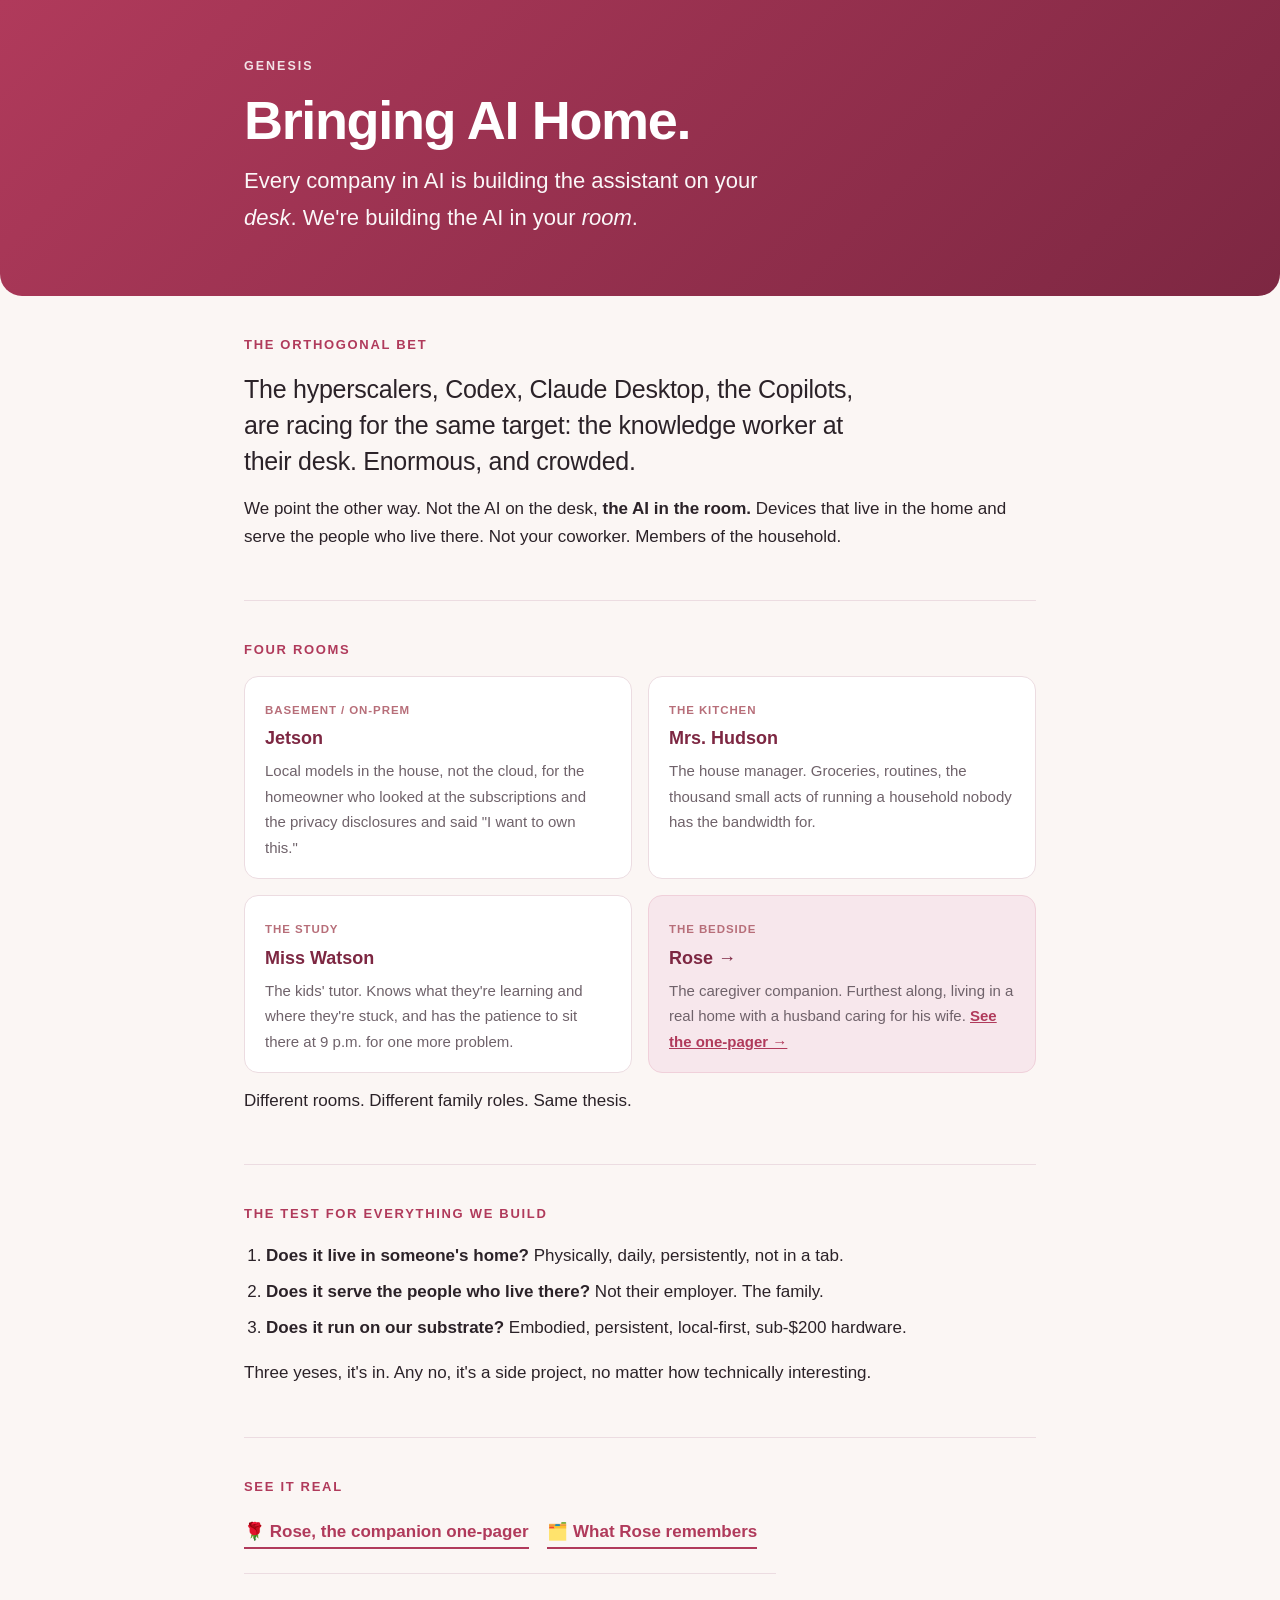
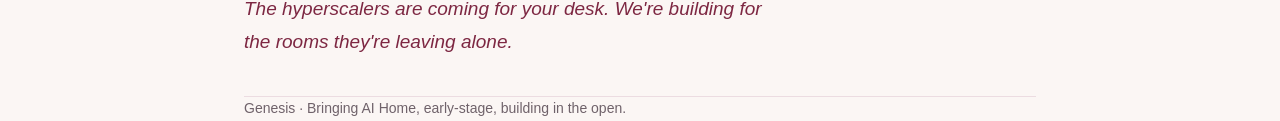
==== index.html @ 59fccb18 "Jeff's feedback: example dialogue replaces the four-rooms section; drop jargon (dyad), no em-dashes," ====
<!DOCTYPE html>
<html lang="en">
<head>
<meta charset="utf-8">
<meta name="viewport" content="width=device-width, initial-scale=1">
<title>Bringing AI Home, Genesis</title>
<meta name="description" content="Every company in AI is building the assistant on your desk. We're building the AI in your room.">
<style>
  :root{
    --rose:#b03a5b; --rose-deep:#7d2742; --rose-soft:#f7e7ec;
    --ink:#2b2228; --muted:#6f626a; --line:#ecdce1; --bg:#fbf6f4; --card:#fff;
    --max:840px;
  }
  *{box-sizing:border-box}
  body{margin:0;font:17px/1.7 -apple-system,BlinkMacSystemFont,"Segoe UI",Helvetica,Arial,sans-serif;color:var(--ink);background:var(--bg);-webkit-font-smoothing:antialiased}
  .wrap{max-width:var(--max);margin:0 auto;padding:0 24px}
  .banner{background:linear-gradient(135deg,var(--rose),var(--rose-deep));color:#fff;padding:56px 24px 46px;border-radius:0 0 22px 22px}
  .kicker{letter-spacing:.16em;text-transform:uppercase;font-size:12.5px;font-weight:700;opacity:.85}
  .banner h1{margin:.3em 0 .2em;font-size:clamp(34px,6.5vw,54px);line-height:1.02;letter-spacing:-.025em}
  .banner .lede{font-size:clamp(18px,2.7vw,22px);opacity:.96;max-width:24em}
  section{padding:38px 0;border-bottom:1px solid var(--line)}
  h2{font-size:13px;letter-spacing:.13em;text-transform:uppercase;color:var(--rose);margin:0 0 14px}
  h3{margin:0 0 4px;font-size:18px;color:var(--rose-deep)}
  p{margin:.6em 0}
  .big{font-size:clamp(20px,3vw,25px);line-height:1.45;font-weight:500;letter-spacing:-.01em;max-width:26em}
  .grid{display:grid;gap:16px}
  @media(min-width:640px){.grid.two{grid-template-columns:1fr 1fr}}
  .card{background:var(--card);border:1px solid var(--line);border-radius:14px;padding:18px 20px}
  .card .room{font-size:11.5px;letter-spacing:.08em;text-transform:uppercase;color:#b76e79;font-weight:700}
  .card p{margin:.25em 0 0;font-size:15px;color:var(--muted)}
  .card.rose{background:var(--rose-soft);border-color:#f0d0da}
  a{color:var(--rose)}
  .cta a{display:inline-block;margin:6px 14px 0 0;font-weight:600;text-decoration:none;border-bottom:2px solid var(--rose)}
  ol{padding-left:1.3em} ol li{margin:.4em 0}
  blockquote{margin:1.3em 0 0;padding-top:1em;border-top:1px solid var(--line);font-size:19px;color:var(--rose-deep);font-style:italic;max-width:28em}
  footer{padding:30px 0 60px;color:var(--muted);font-size:14px}
</style>
<script data-goatcounter="https://06042026.goatcounter.com/count" async src="//gc.zgo.at/count.js"></script>
</head>
<body>

<div class="banner">
  <div class="wrap">
    <div class="kicker">Genesis</div>
    <h1>Bringing AI Home.</h1>
    <p class="lede">Every company in AI is building the assistant on your <em>desk</em>. We're building the AI in your <em>room</em>.</p>
  </div>
</div>

<div class="wrap">

<section>
  <h2>The orthogonal bet</h2>
  <p class="big">The hyperscalers, Codex, Claude Desktop, the Copilots, are racing for the same target: the knowledge worker at their desk. Enormous, and crowded.</p>
  <p>We point the other way. Not the AI on the desk, <strong>the AI in the room.</strong> Devices that live in the home and serve the people who live there. Not your coworker. Members of the household.</p>
</section>

<section>
  <h2>Four rooms</h2>
  <div class="grid two">
    <div class="card"><span class="room">Basement / on-prem</span><h3>Jetson</h3><p>Local models in the house, not the cloud, for the homeowner who looked at the subscriptions and the privacy disclosures and said "I want to own this."</p></div>
    <div class="card"><span class="room">The kitchen</span><h3>Mrs. Hudson</h3><p>The house manager. Groceries, routines, the thousand small acts of running a household nobody has the bandwidth for.</p></div>
    <div class="card"><span class="room">The study</span><h3>Miss Watson</h3><p>The kids' tutor. Knows what they're learning and where they're stuck, and has the patience to sit there at 9 p.m. for one more problem.</p></div>
    <div class="card rose"><span class="room">The bedside</span><h3>Rose →</h3><p>The caregiver companion. Furthest along, living in a real home with a husband caring for his wife. <a href="rose.html"><b>See the one-pager →</b></a></p></div>
  </div>
  <p class="muted" style="margin-top:14px">Different rooms. Different family roles. Same thesis.</p>
</section>

<section>
  <h2>The test for everything we build</h2>
  <ol>
    <li><strong>Does it live in someone's home?</strong> Physically, daily, persistently, not in a tab.</li>
    <li><strong>Does it serve the people who live there?</strong> Not their employer. The family.</li>
    <li><strong>Does it run on our substrate?</strong> Embodied, persistent, local-first, sub-$200 hardware.</li>
  </ol>
  <p class="muted">Three yeses, it's in. Any no, it's a side project, no matter how technically interesting.</p>
</section>

<section>
  <h2>See it real</h2>
  <p class="cta">
    <a href="rose.html">🌹 Rose, the companion one-pager</a>
    <a href="cards.html">🗂️ What Rose remembers</a>
  </p>
  <blockquote>The hyperscalers are coming for your desk. We're building for the rooms they're leaving alone.</blockquote>
</section>

</div>

<footer class="wrap">
  Genesis · Bringing AI Home, early-stage, building in the open.
</footer>

</body>
</html>
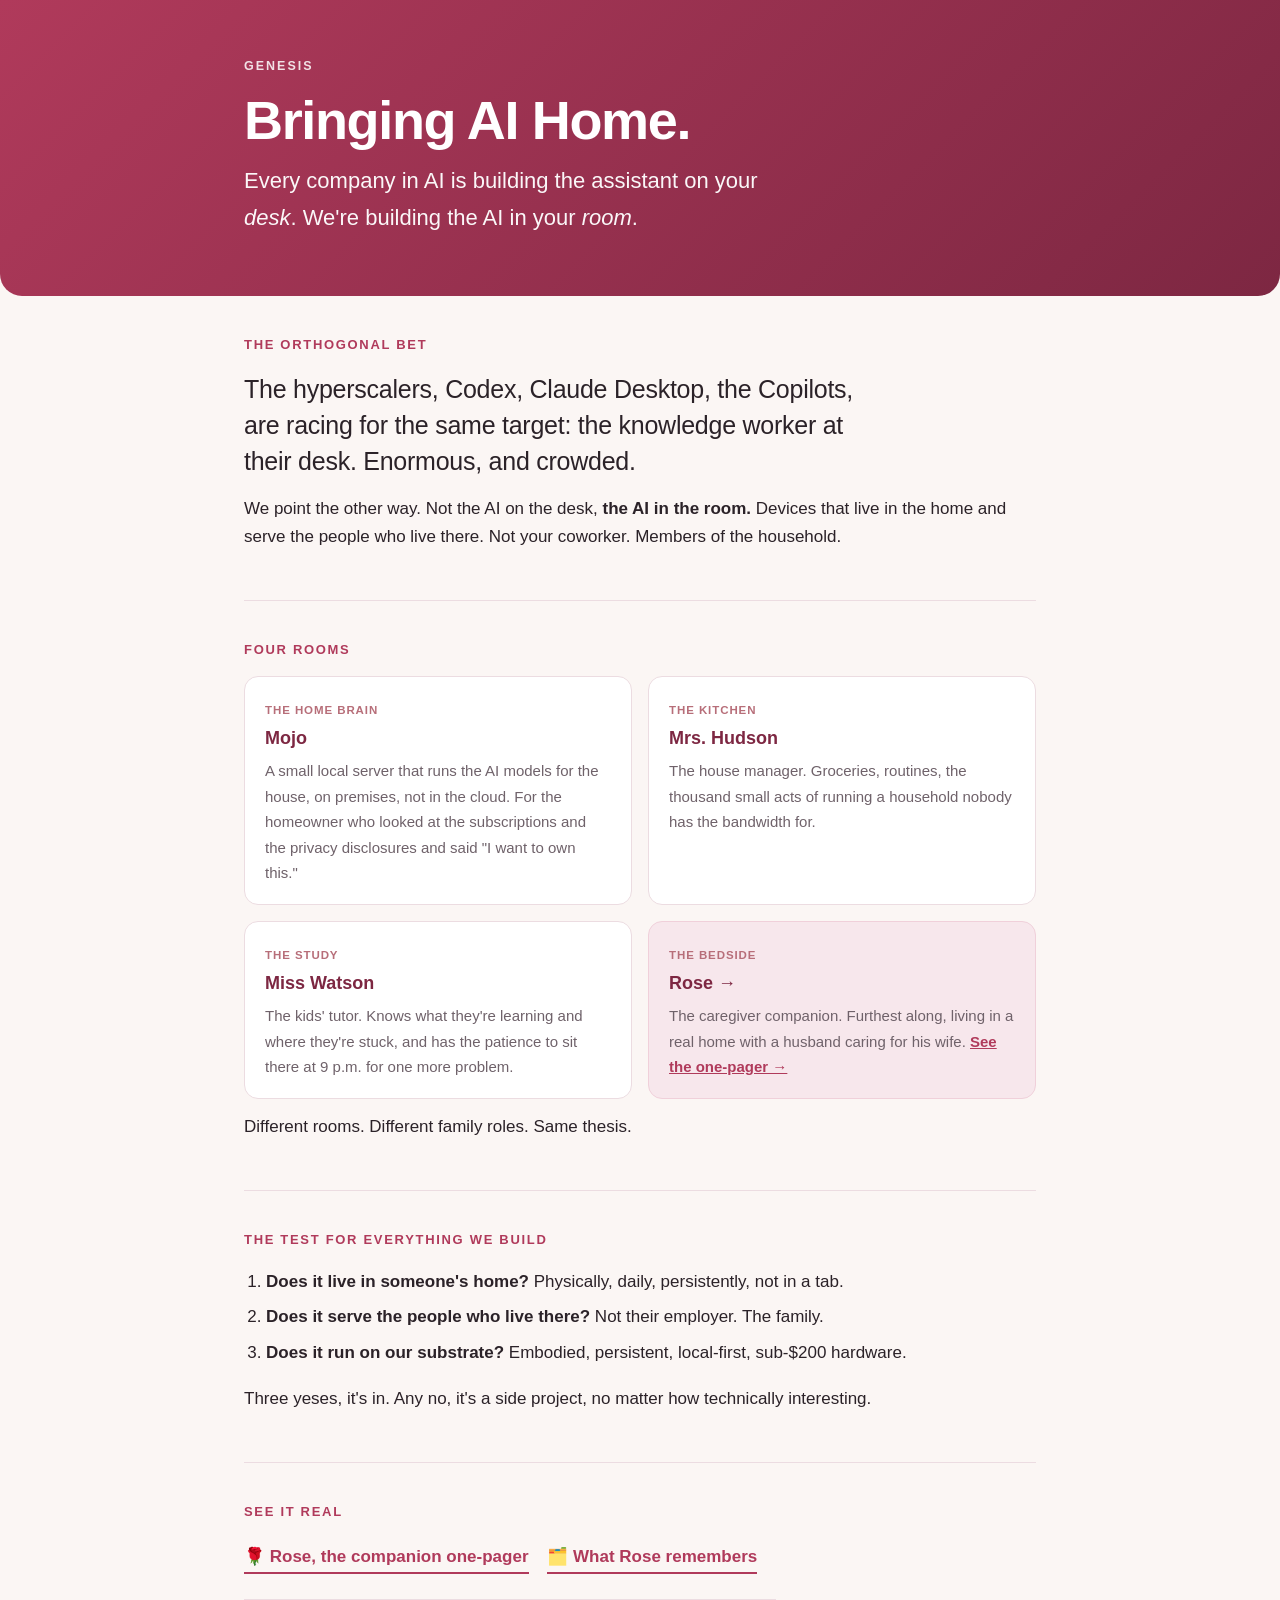
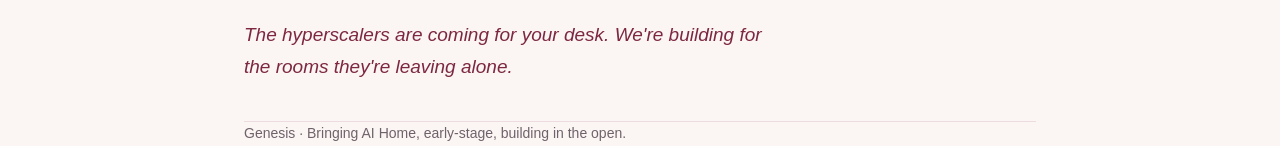
==== commit 914a3435: "Index: replace Jetson (NVIDIA trademark) with Mojo, our home-compute node" ====
--- a/index.html
+++ b/index.html
@@ -58,7 +58,7 @@
 <section>
   <h2>Four rooms</h2>
   <div class="grid two">
-    <div class="card"><span class="room">Basement / on-prem</span><h3>Jetson</h3><p>Local models in the house, not the cloud, for the homeowner who looked at the subscriptions and the privacy disclosures and said "I want to own this."</p></div>
+    <div class="card"><span class="room">The home brain</span><h3>Mojo</h3><p>A small local server that runs the AI models for the house, on premises, not in the cloud. For the homeowner who looked at the subscriptions and the privacy disclosures and said "I want to own this."</p></div>
     <div class="card"><span class="room">The kitchen</span><h3>Mrs. Hudson</h3><p>The house manager. Groceries, routines, the thousand small acts of running a household nobody has the bandwidth for.</p></div>
     <div class="card"><span class="room">The study</span><h3>Miss Watson</h3><p>The kids' tutor. Knows what they're learning and where they're stuck, and has the patience to sit there at 9 p.m. for one more problem.</p></div>
     <div class="card rose"><span class="room">The bedside</span><h3>Rose →</h3><p>The caregiver companion. Furthest along, living in a real home with a husband caring for his wife. <a href="rose.html"><b>See the one-pager →</b></a></p></div>
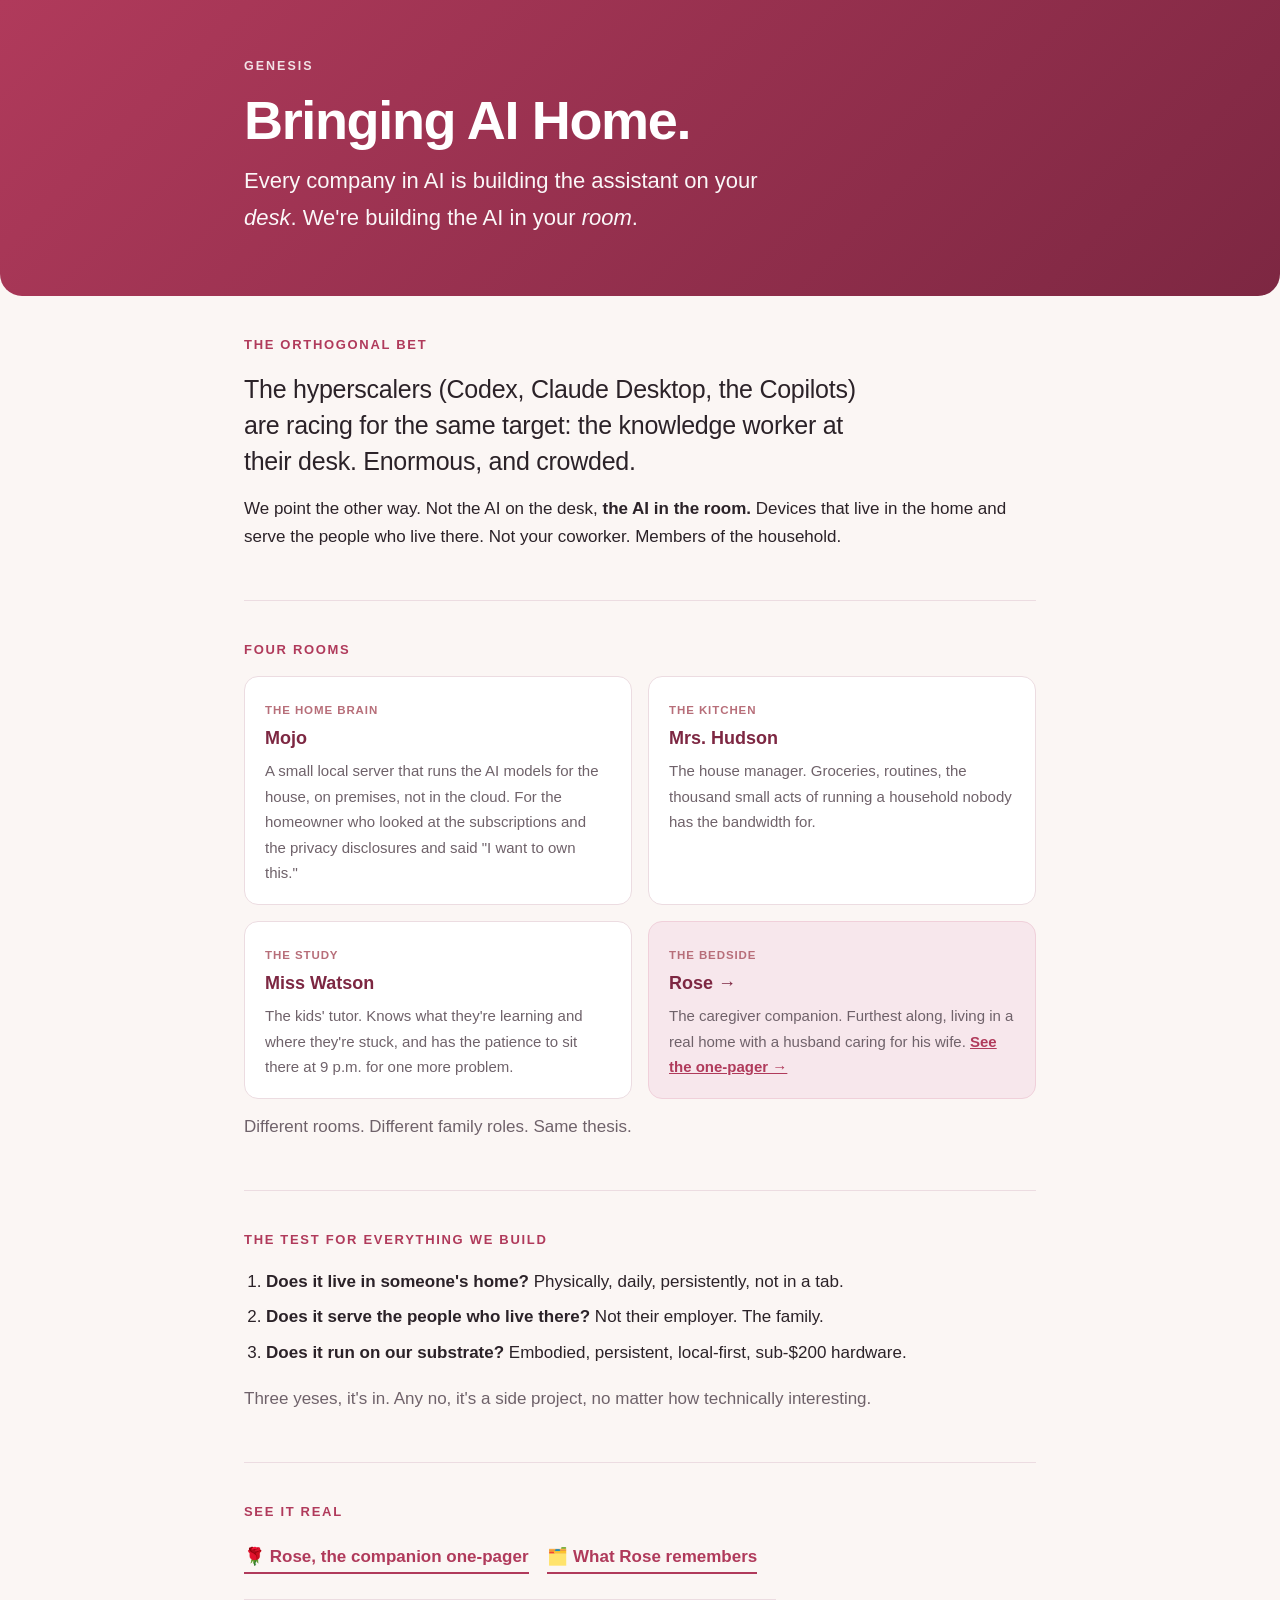
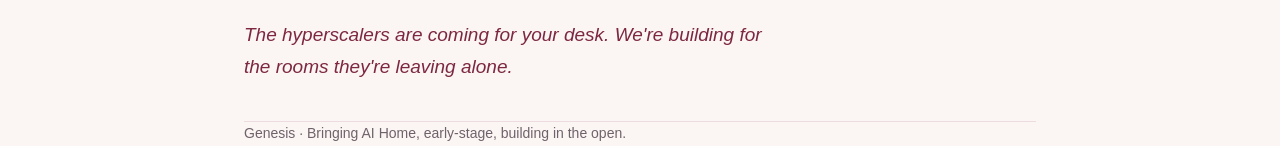
==== commit 4070e959: "Add STYLE.md; fix copy bugs and comma splices across pages - STYLE.md: voice rules (no em-dashes, ho" ====
--- a/index.html
+++ b/index.html
@@ -3,7 +3,7 @@
 <head>
 <meta charset="utf-8">
 <meta name="viewport" content="width=device-width, initial-scale=1">
-<title>Bringing AI Home, Genesis</title>
+<title>Bringing AI Home: Genesis</title>
 <meta name="description" content="Every company in AI is building the assistant on your desk. We're building the AI in your room.">
 <style>
   :root{
@@ -29,6 +29,7 @@
   .card .room{font-size:11.5px;letter-spacing:.08em;text-transform:uppercase;color:#b76e79;font-weight:700}
   .card p{margin:.25em 0 0;font-size:15px;color:var(--muted)}
   .card.rose{background:var(--rose-soft);border-color:#f0d0da}
+  .muted{color:var(--muted)}
   a{color:var(--rose)}
   .cta a{display:inline-block;margin:6px 14px 0 0;font-weight:600;text-decoration:none;border-bottom:2px solid var(--rose)}
   ol{padding-left:1.3em} ol li{margin:.4em 0}
@@ -51,7 +52,7 @@
 
 <section>
   <h2>The orthogonal bet</h2>
-  <p class="big">The hyperscalers, Codex, Claude Desktop, the Copilots, are racing for the same target: the knowledge worker at their desk. Enormous, and crowded.</p>
+  <p class="big">The hyperscalers (Codex, Claude Desktop, the Copilots) are racing for the same target: the knowledge worker at their desk. Enormous, and crowded.</p>
   <p>We point the other way. Not the AI on the desk, <strong>the AI in the room.</strong> Devices that live in the home and serve the people who live there. Not your coworker. Members of the household.</p>
 </section>
 
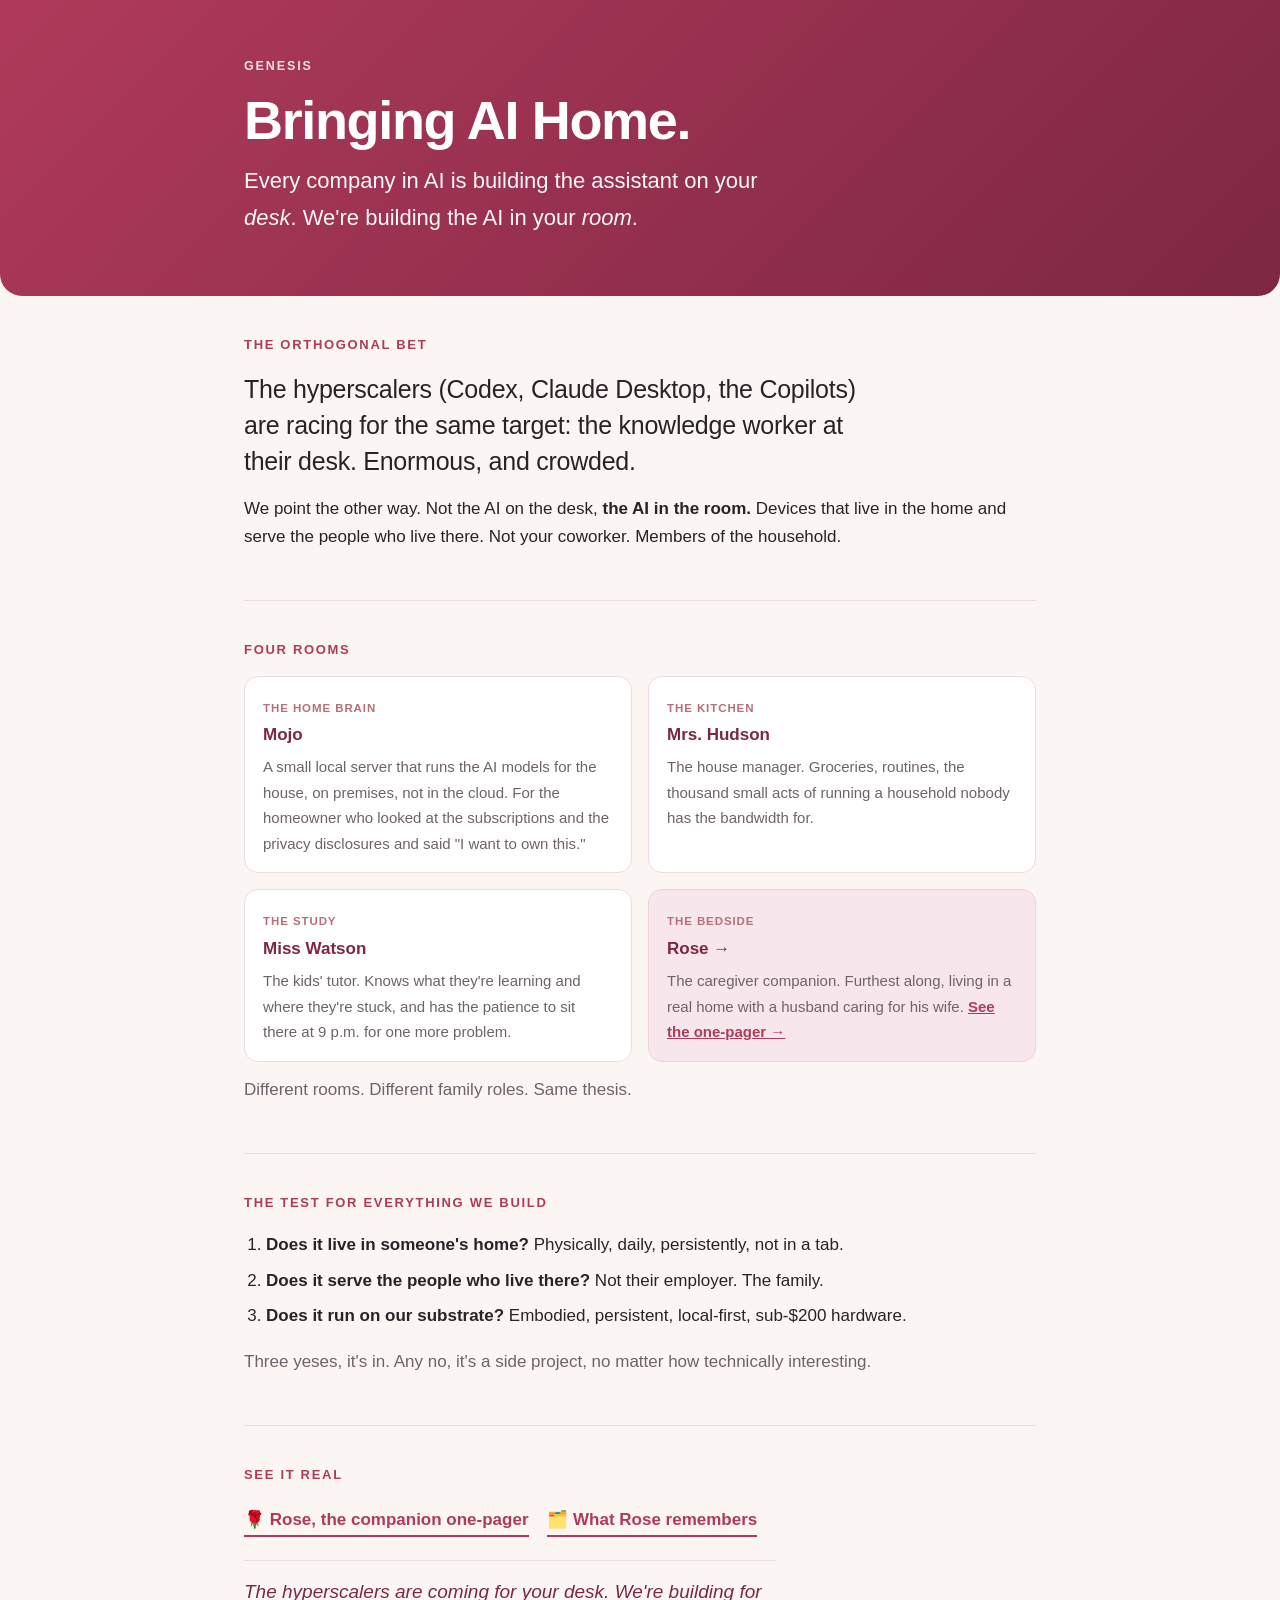
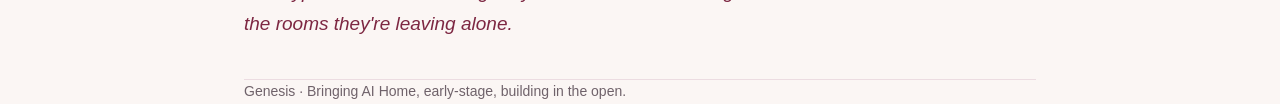
==== commit d351bfc0: "Shared stylesheet, one sample family, one privacy line, sourced claims - assets/site.css: shared tok" ====
--- a/index.html
+++ b/index.html
@@ -5,36 +5,17 @@
 <meta name="viewport" content="width=device-width, initial-scale=1">
 <title>Bringing AI Home: Genesis</title>
 <meta name="description" content="Every company in AI is building the assistant on your desk. We're building the AI in your room.">
+<link rel="stylesheet" href="assets/site.css">
 <style>
-  :root{
-    --rose:#b03a5b; --rose-deep:#7d2742; --rose-soft:#f7e7ec;
-    --ink:#2b2228; --muted:#6f626a; --line:#ecdce1; --bg:#fbf6f4; --card:#fff;
-    --max:840px;
-  }
-  *{box-sizing:border-box}
-  body{margin:0;font:17px/1.7 -apple-system,BlinkMacSystemFont,"Segoe UI",Helvetica,Arial,sans-serif;color:var(--ink);background:var(--bg);-webkit-font-smoothing:antialiased}
-  .wrap{max-width:var(--max);margin:0 auto;padding:0 24px}
-  .banner{background:linear-gradient(135deg,var(--rose),var(--rose-deep));color:#fff;padding:56px 24px 46px;border-radius:0 0 22px 22px}
-  .kicker{letter-spacing:.16em;text-transform:uppercase;font-size:12.5px;font-weight:700;opacity:.85}
-  .banner h1{margin:.3em 0 .2em;font-size:clamp(34px,6.5vw,54px);line-height:1.02;letter-spacing:-.025em}
+  .banner{padding:56px 24px 46px;border-radius:0 0 22px 22px}
+  .banner h1{font-size:clamp(34px,6.5vw,54px);line-height:1.02;letter-spacing:-.025em}
   .banner .lede{font-size:clamp(18px,2.7vw,22px);opacity:.96;max-width:24em}
-  section{padding:38px 0;border-bottom:1px solid var(--line)}
-  h2{font-size:13px;letter-spacing:.13em;text-transform:uppercase;color:var(--rose);margin:0 0 14px}
-  h3{margin:0 0 4px;font-size:18px;color:var(--rose-deep)}
-  p{margin:.6em 0}
+  section{padding:38px 0}
   .big{font-size:clamp(20px,3vw,25px);line-height:1.45;font-weight:500;letter-spacing:-.01em;max-width:26em}
-  .grid{display:grid;gap:16px}
-  @media(min-width:640px){.grid.two{grid-template-columns:1fr 1fr}}
-  .card{background:var(--card);border:1px solid var(--line);border-radius:14px;padding:18px 20px}
-  .card .room{font-size:11.5px;letter-spacing:.08em;text-transform:uppercase;color:#b76e79;font-weight:700}
-  .card p{margin:.25em 0 0;font-size:15px;color:var(--muted)}
-  .card.rose{background:var(--rose-soft);border-color:#f0d0da}
-  .muted{color:var(--muted)}
-  a{color:var(--rose)}
+  .card .room{font-size:11.5px;letter-spacing:.08em;text-transform:uppercase;color:var(--label);font-weight:700}
   .cta a{display:inline-block;margin:6px 14px 0 0;font-weight:600;text-decoration:none;border-bottom:2px solid var(--rose)}
   ol{padding-left:1.3em} ol li{margin:.4em 0}
-  blockquote{margin:1.3em 0 0;padding-top:1em;border-top:1px solid var(--line);font-size:19px;color:var(--rose-deep);font-style:italic;max-width:28em}
-  footer{padding:30px 0 60px;color:var(--muted);font-size:14px}
+  blockquote{font-size:19px}
 </style>
 <script data-goatcounter="https://06042026.goatcounter.com/count" async src="//gc.zgo.at/count.js"></script>
 </head>
--- a/assets/site.css
+++ b/assets/site.css
@@ -0,0 +1,40 @@
+/* Bringing AI Home: shared styles. See STYLE.md. Page-specific styles stay inline. */
+:root{
+  --rose:#b03a5b; --rose-deep:#7d2742; --rose-soft:#f7e7ec; --rose-line:#f0d0da;
+  --ink:#2b2228; --muted:#6f626a; --line:#ecdce1; --bg:#fbf6f4; --card:#fff;
+  /* Below WCAG AA for small text; tokenized so each can be fixed in one place (STYLE.md, Accessibility) */
+  --label:#b76e79; --faint:#9a8b92; --unsure:#b8860b;
+  --max:840px;
+}
+*{box-sizing:border-box}
+body{margin:0;font:17px/1.7 -apple-system,BlinkMacSystemFont,"Segoe UI",Helvetica,Arial,sans-serif;color:var(--ink);background:var(--bg);-webkit-font-smoothing:antialiased}
+.wrap{max-width:var(--max);margin:0 auto;padding:0 24px}
+a{color:var(--rose)}
+p{margin:.6em 0}
+
+.back{max-width:var(--max);margin:0 auto;padding:14px 24px 0}
+.back a{text-decoration:none;font-size:14px;font-weight:600}
+
+.banner{background:linear-gradient(135deg,var(--rose),var(--rose-deep));color:#fff;padding:44px 24px 38px;border-radius:0 0 20px 20px}
+.kicker{letter-spacing:.15em;text-transform:uppercase;font-size:12.5px;font-weight:700;opacity:.85}
+.banner h1{margin:.3em 0 .15em;font-size:clamp(30px,5.5vw,42px);line-height:1.05;letter-spacing:-.02em}
+.banner .sub{font-size:18px;opacity:.95;max-width:30em}
+
+section{padding:32px 0;border-bottom:1px solid var(--line)}
+h2{font-size:13px;letter-spacing:.13em;text-transform:uppercase;color:var(--rose);margin:0 0 14px}
+h3{margin:0 0 4px;font-size:17px;color:var(--rose-deep)}
+.muted{color:var(--muted)}
+.stat{font-weight:700;color:var(--rose-deep)}
+
+.grid{display:grid;gap:16px}
+@media(min-width:640px){.grid.two{grid-template-columns:1fr 1fr}}
+.card{background:var(--card);border:1px solid var(--line);border-radius:14px;padding:16px 18px}
+.card p{margin:.25em 0 0;font-size:15px;color:var(--muted)}
+.card.rose{background:var(--rose-soft);border-color:var(--rose-line)}
+
+blockquote{margin:1.2em 0 0;padding-top:.8em;border-top:1px solid var(--line);font-size:18px;color:var(--rose-deep);font-style:italic;max-width:28em}
+sup a{text-decoration:none;font-weight:600;padding:0 1px}
+.sources{border-bottom:0}
+.sources ol{margin:0;padding-left:1.3em;font-size:13.5px;line-height:1.55;color:var(--muted)}
+.sources li{margin:.4em 0}
+footer{padding:30px 0 56px;color:var(--muted);font-size:14px}
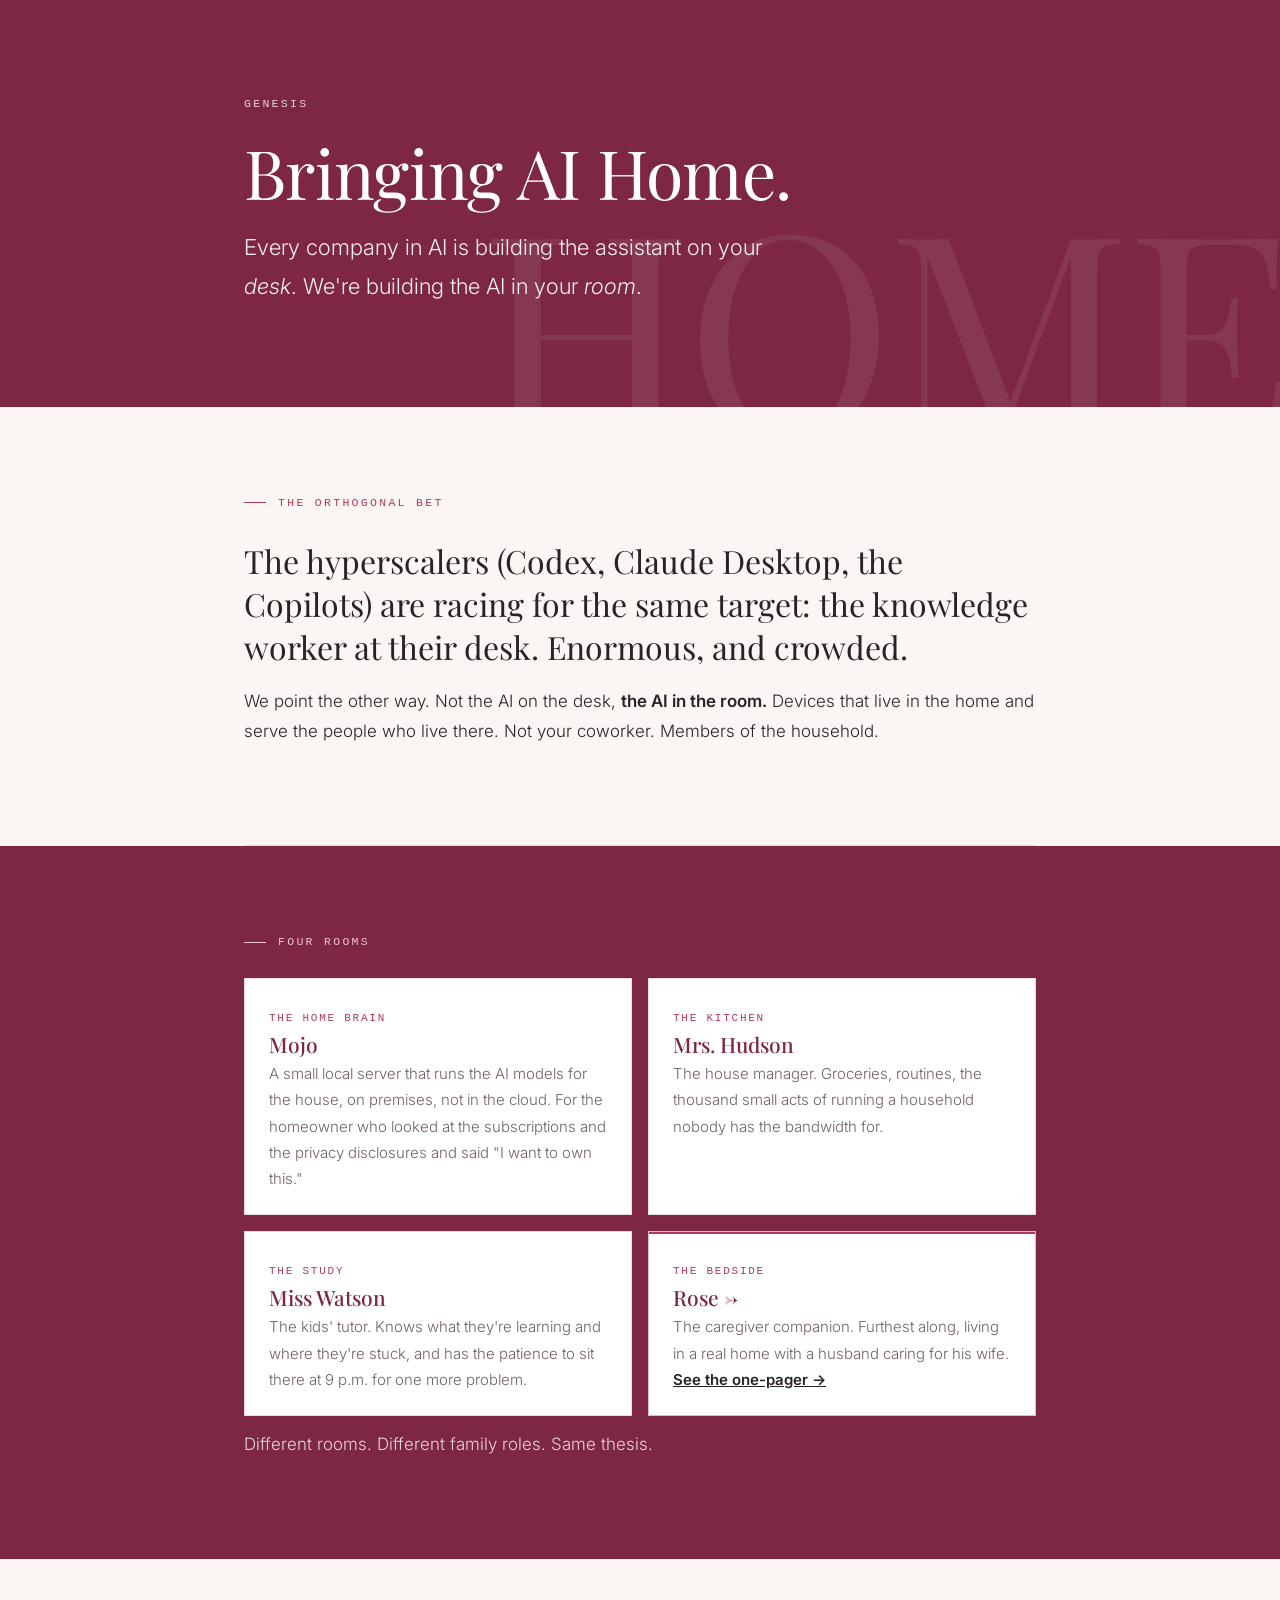
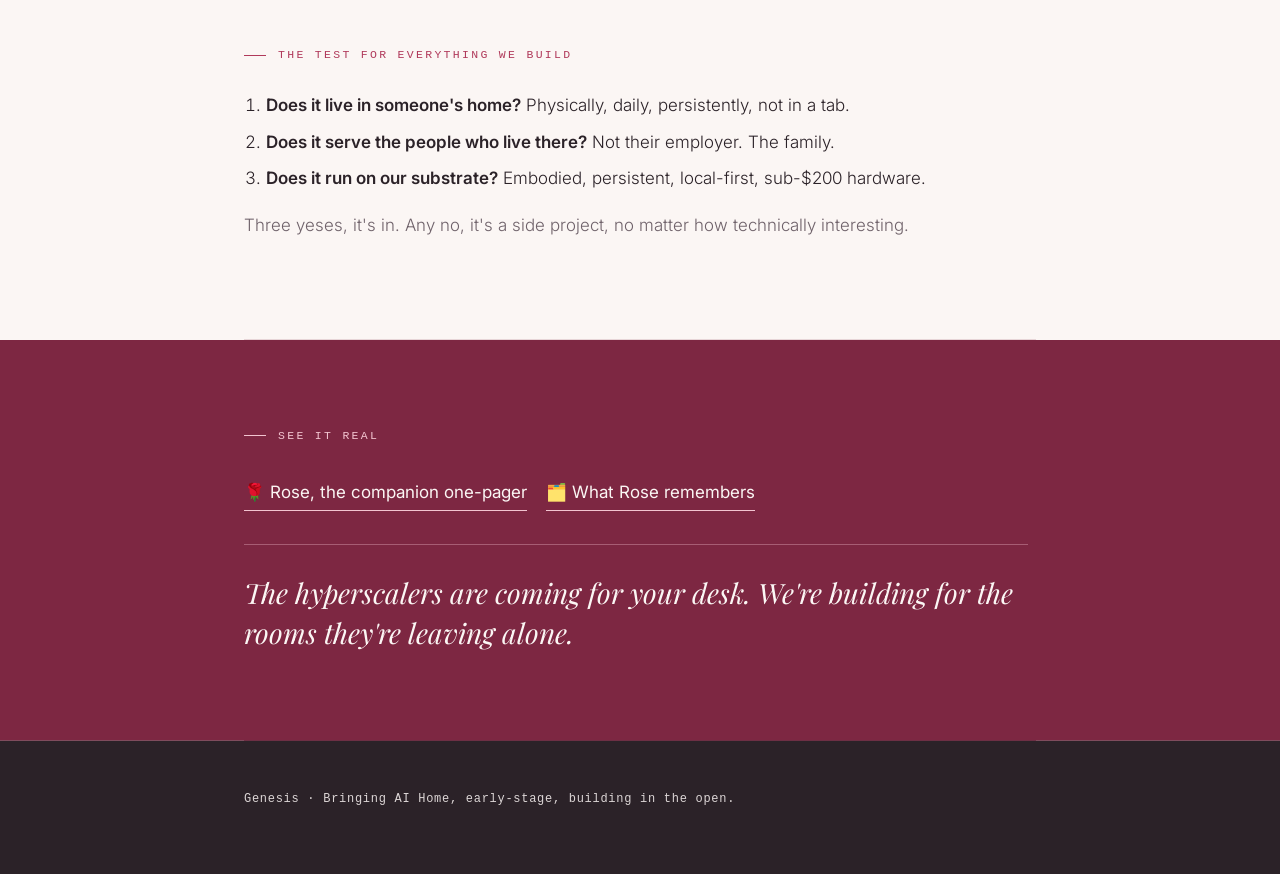
==== commit 5aa9e6ec: "Make Editorial Rose the only look; remove the theme switch - assets/site.css: merged editorial style" ====
--- a/index.html
+++ b/index.html
@@ -5,23 +5,22 @@
 <meta name="viewport" content="width=device-width, initial-scale=1">
 <title>Bringing AI Home: Genesis</title>
 <meta name="description" content="Every company in AI is building the assistant on your desk. We're building the AI in your room.">
+<link rel="preconnect" href="https://fonts.googleapis.com">
+<link rel="preconnect" href="https://fonts.gstatic.com" crossorigin>
+<link rel="stylesheet" href="https://fonts.googleapis.com/css2?family=Inter:wght@300;400;600&family=Playfair+Display:ital,wght@0,400;0,500;1,400&display=swap">
 <link rel="stylesheet" href="assets/site.css">
 <style>
-  .banner{padding:56px 24px 46px;border-radius:0 0 22px 22px}
-  .banner h1{font-size:clamp(34px,6.5vw,54px);line-height:1.02;letter-spacing:-.025em}
-  .banner .lede{font-size:clamp(18px,2.7vw,22px);opacity:.96;max-width:24em}
-  section{padding:38px 0}
-  .big{font-size:clamp(20px,3vw,25px);line-height:1.45;font-weight:500;letter-spacing:-.01em;max-width:26em}
-  .card .room{font-size:11.5px;letter-spacing:.08em;text-transform:uppercase;color:var(--label);font-weight:700}
-  .cta a{display:inline-block;margin:6px 14px 0 0;font-weight:600;text-decoration:none;border-bottom:2px solid var(--rose)}
+  .banner .lede{font-size:clamp(18px,2.7vw,22px);max-width:24em}
+  .big{font:400 clamp(24px,3.4vw,32px)/1.35 var(--serif);max-width:26em}
+  .card .room{font:500 11px var(--mono);letter-spacing:.16em;text-transform:uppercase;color:var(--label)}
+  .cta a{display:inline-block;margin:6px 14px 0 0;font-weight:400;text-decoration:none;border-bottom:1px solid var(--accent);padding-bottom:2px}
   ol{padding-left:1.3em} ol li{margin:.4em 0}
-  blockquote{font-size:19px}
 </style>
 <script data-goatcounter="https://06042026.goatcounter.com/count" async src="//gc.zgo.at/count.js"></script>
 </head>
 <body>
 
-<div class="banner">
+<div class="banner" data-watermark="HOME">
   <div class="wrap">
     <div class="kicker">Genesis</div>
     <h1>Bringing AI Home.</h1>
--- a/assets/site.css
+++ b/assets/site.css
@@ -1,40 +1,72 @@
-/* Bringing AI Home: shared styles. See STYLE.md. Page-specific styles stay inline. */
+/* Bringing AI Home: shared styles ("Editorial Rose"). See STYLE.md. Page-specific styles stay inline.
+   Palette: wine #7d2742 (blocks), warm cream #fbf6f4, plum ink #2b2228, rose #b03a5b, blush #f2c4d0.
+   Every text/background pair passes WCAG AA. */
+
+/* Light tokens: the page, and every card-like surface (so cards stay light inside wine sections) */
+:root,
+:is(.card,.dlg,.phone){
+  --wine:#7d2742; --cream:#fbf6f4; --plum:#2b2228; --blush:#f2c4d0;
+  --accent:#b03a5b;  /* thin rules, markers, borders; blush inside wine sections */
+  --rose:#b03a5b; --rose-deep:#7d2742; --rose-soft:rgba(125,39,66,.05); --rose-line:rgba(125,39,66,.3);
+  --ink:#2b2228; --muted:#6f626a; --line:rgba(125,39,66,.16); --bg:#fbf6f4; --card:#fff;
+  --label:#b03a5b; --faint:#6f626a; --unsure:#2b2228;
+  color:var(--ink);
+}
 :root{
-  --rose:#b03a5b; --rose-deep:#7d2742; --rose-soft:#f7e7ec; --rose-line:#f0d0da;
-  --ink:#2b2228; --muted:#6f626a; --line:#ecdce1; --bg:#fbf6f4; --card:#fff;
-  /* Below WCAG AA for small text; tokenized so each can be fixed in one place (STYLE.md, Accessibility) */
-  --label:#b76e79; --faint:#9a8b92; --unsure:#b8860b;
+  --serif:"Playfair Display",Georgia,"Times New Roman",serif;
+  --sans:"Inter",-apple-system,BlinkMacSystemFont,"Segoe UI",Helvetica,Arial,sans-serif;
+  --mono:ui-monospace,SFMono-Regular,Menlo,Consolas,monospace;
   --max:840px;
 }
 *{box-sizing:border-box}
-body{margin:0;font:17px/1.7 -apple-system,BlinkMacSystemFont,"Segoe UI",Helvetica,Arial,sans-serif;color:var(--ink);background:var(--bg);-webkit-font-smoothing:antialiased}
+body{margin:0;font:300 17px/1.75 var(--sans);color:var(--ink);background:var(--bg);-webkit-font-smoothing:antialiased}
+:is(strong,b){font-weight:600}
 .wrap{max-width:var(--max);margin:0 auto;padding:0 24px}
 a{color:var(--rose)}
 p{margin:.6em 0}
 
+/* Back link */
 .back{max-width:var(--max);margin:0 auto;padding:14px 24px 0}
-.back a{text-decoration:none;font-size:14px;font-weight:600}
+.back a{text-decoration:none;font:500 11.5px var(--mono);letter-spacing:.14em;text-transform:uppercase}
 
-.banner{background:linear-gradient(135deg,var(--rose),var(--rose-deep));color:#fff;padding:44px 24px 38px;border-radius:0 0 20px 20px}
-.kicker{letter-spacing:.15em;text-transform:uppercase;font-size:12.5px;font-weight:700;opacity:.85}
-.banner h1{margin:.3em 0 .15em;font-size:clamp(30px,5.5vw,42px);line-height:1.05;letter-spacing:-.02em}
-.banner .sub{font-size:18px;opacity:.95;max-width:30em}
+/* Banner: flat wine, big serif headline, watermark word (data-watermark) behind it */
+.banner{background:var(--wine);color:#fff;padding:96px 24px 88px;position:relative;overflow:hidden}
+.banner .wrap{position:relative;z-index:1}
+.banner::after{content:attr(data-watermark);position:absolute;right:-.04em;bottom:-.2em;font:400 clamp(120px,22vw,300px)/1 var(--serif);color:#fff;opacity:.08;letter-spacing:-.02em;pointer-events:none}
+.kicker{font:500 11.5px/1.4 var(--mono);letter-spacing:.2em;text-transform:uppercase;opacity:.8}
+.banner h1{font:400 clamp(38px,6.5vw,68px)/1.06 var(--serif);letter-spacing:-.01em;margin:.35em 0 .3em}
+.banner :is(.sub,.lede){font-size:18px;font-weight:300;opacity:.92;max-width:30em}
 
-section{padding:32px 0;border-bottom:1px solid var(--line)}
-h2{font-size:13px;letter-spacing:.13em;text-transform:uppercase;color:var(--rose);margin:0 0 14px}
-h3{margin:0 0 4px;font-size:17px;color:var(--rose-deep)}
+/* Sections: generous space; every even section is a full-width wine block */
+section{padding:88px 0;border-bottom:1px solid var(--line)}
+.wrap > section:nth-of-type(even){
+  background:var(--wine);box-shadow:0 0 0 100vmax var(--wine);clip-path:inset(0 -100vmax);border-bottom-color:transparent;
+  --ink:#fbf6f4; --muted:rgba(251,246,244,.85); --rose:#f2c4d0; --rose-deep:#fbf6f4; --line:rgba(242,196,208,.35); --accent:#f2c4d0;
+  color:var(--ink);
+}
+.wrap > section:nth-of-type(even) a{color:var(--ink)}
+
+/* Type roles: serif for display, sans for reading, mono for labels */
+h2{font:500 11.5px/1.4 var(--mono);letter-spacing:.2em;text-transform:uppercase;color:var(--rose);margin:0 0 28px}
+h2::before{content:"";display:inline-block;width:22px;height:1px;background:var(--accent);vertical-align:middle;margin-right:12px}
+h3{margin:0 0 4px;font:500 21px/1.25 var(--serif);color:var(--rose-deep)}
 .muted{color:var(--muted)}
-.stat{font-weight:700;color:var(--rose-deep)}
+.stat{font-weight:600;color:var(--rose-deep)}
+blockquote{margin:1.2em 0 0;padding-top:1em;border-top:1px solid var(--line);font:italic 400 clamp(22px,3vw,28px)/1.4 var(--serif);color:var(--rose-deep);max-width:28em}
+sup a{text-decoration:none;font:600 11px var(--mono);padding:0 1px}
 
+/* Cards: square, hairline borders */
 .grid{display:grid;gap:16px}
 @media(min-width:640px){.grid.two{grid-template-columns:1fr 1fr}}
-.card{background:var(--card);border:1px solid var(--line);border-radius:14px;padding:16px 18px}
-.card p{margin:.25em 0 0;font-size:15px;color:var(--muted)}
-.card.rose{background:var(--rose-soft);border-color:var(--rose-line)}
+.card{background:var(--card);border:1px solid var(--line);padding:22px 24px}
+.card p{margin:.25em 0 0;font-size:15px;font-weight:300;color:var(--muted)}
+.card.rose{border-color:var(--rose-line);box-shadow:inset 0 2px 0 var(--accent)}
 
-blockquote{margin:1.2em 0 0;padding-top:.8em;border-top:1px solid var(--line);font-size:18px;color:var(--rose-deep);font-style:italic;max-width:28em}
-sup a{text-decoration:none;font-weight:600;padding:0 1px}
+/* Sources */
 .sources{border-bottom:0}
 .sources ol{margin:0;padding-left:1.3em;font-size:13.5px;line-height:1.55;color:var(--muted)}
 .sources li{margin:.4em 0}
-footer{padding:30px 0 56px;color:var(--muted);font-size:14px}
+
+/* Footer: full-width plum block */
+footer,footer.wrap{background:var(--plum);box-shadow:0 0 0 100vmax var(--plum);clip-path:inset(0 -100vmax);color:rgba(251,246,244,.85);padding:48px 24px 64px;font:400 12px/1.8 var(--mono);letter-spacing:.06em}
+footer .muted{color:rgba(251,246,244,.72)}
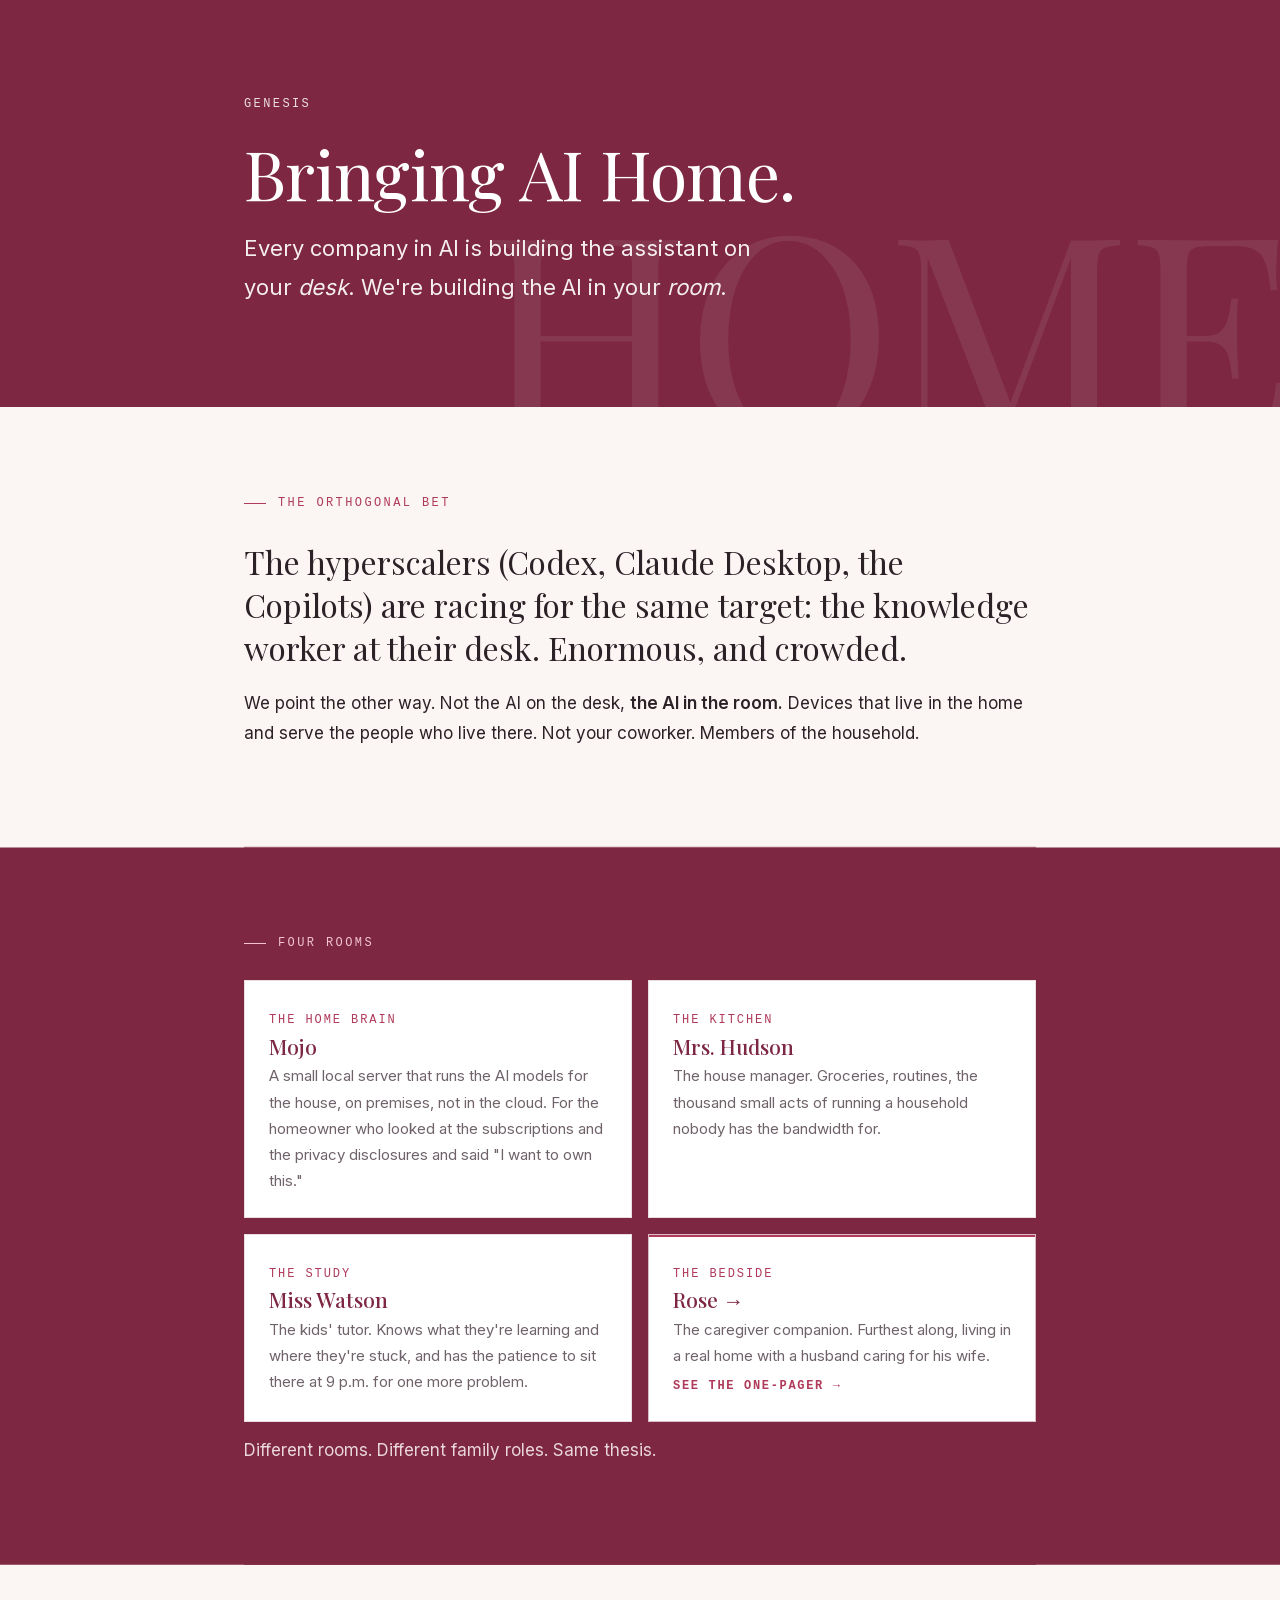
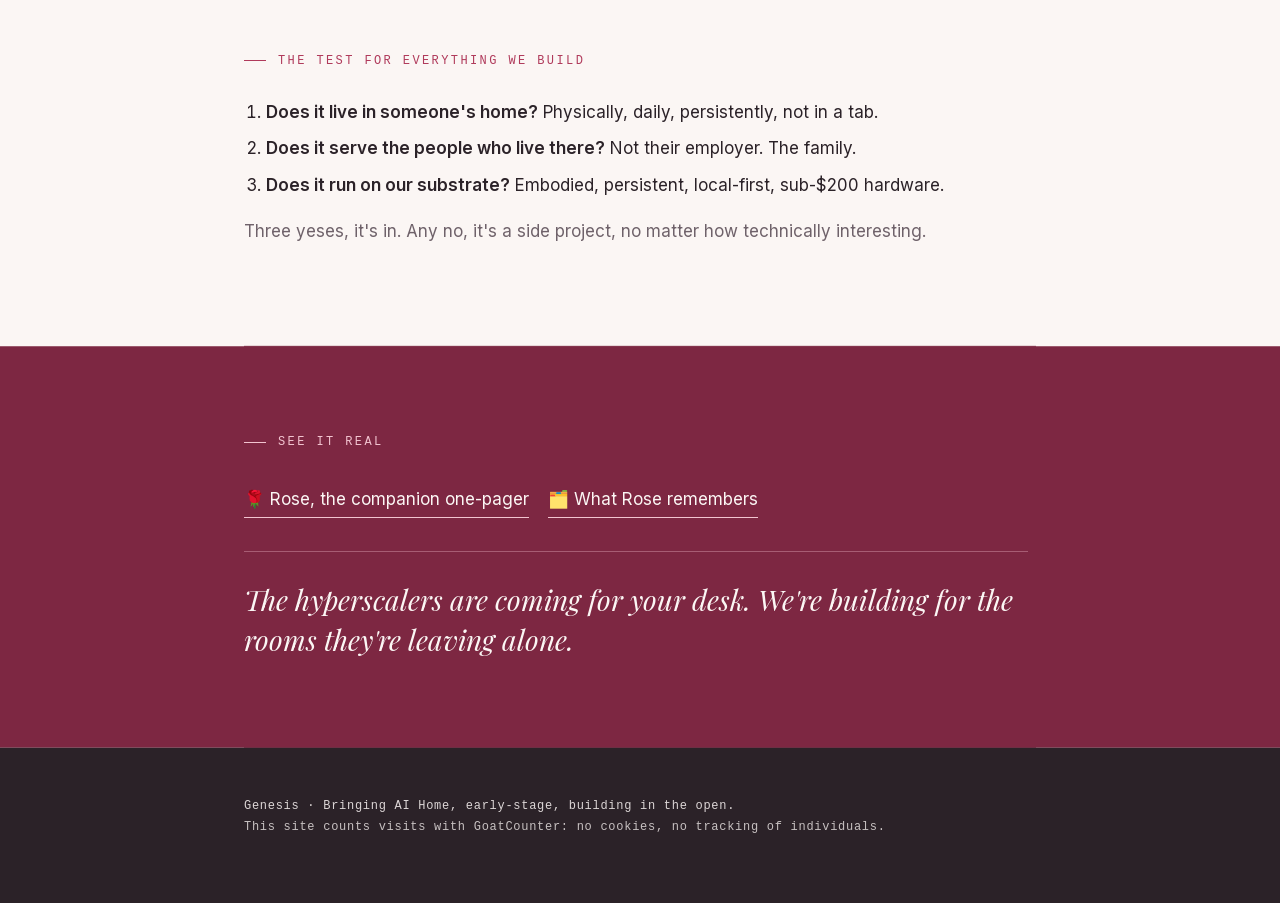
==== commit 0cb4da80: "Apply Apple design-principles audit fixes Responsibility - Self-host Inter and Playfair Display (OFL" ====
--- a/index.html
+++ b/index.html
@@ -5,14 +5,11 @@
 <meta name="viewport" content="width=device-width, initial-scale=1">
 <title>Bringing AI Home: Genesis</title>
 <meta name="description" content="Every company in AI is building the assistant on your desk. We're building the AI in your room.">
-<link rel="preconnect" href="https://fonts.googleapis.com">
-<link rel="preconnect" href="https://fonts.gstatic.com" crossorigin>
-<link rel="stylesheet" href="https://fonts.googleapis.com/css2?family=Inter:wght@300;400;600&family=Playfair+Display:ital,wght@0,400;0,500;1,400&display=swap">
 <link rel="stylesheet" href="assets/site.css">
 <style>
   .banner .lede{font-size:clamp(18px,2.7vw,22px);max-width:24em}
   .big{font:400 clamp(24px,3.4vw,32px)/1.35 var(--serif);max-width:26em}
-  .card .room{font:500 11px var(--mono);letter-spacing:.16em;text-transform:uppercase;color:var(--label)}
+  .card .room{font:500 12px var(--mono);letter-spacing:.16em;text-transform:uppercase;color:var(--label)}
   .cta a{display:inline-block;margin:6px 14px 0 0;font-weight:400;text-decoration:none;border-bottom:1px solid var(--accent);padding-bottom:2px}
   ol{padding-left:1.3em} ol li{margin:.4em 0}
 </style>
@@ -42,7 +39,7 @@
     <div class="card"><span class="room">The home brain</span><h3>Mojo</h3><p>A small local server that runs the AI models for the house, on premises, not in the cloud. For the homeowner who looked at the subscriptions and the privacy disclosures and said "I want to own this."</p></div>
     <div class="card"><span class="room">The kitchen</span><h3>Mrs. Hudson</h3><p>The house manager. Groceries, routines, the thousand small acts of running a household nobody has the bandwidth for.</p></div>
     <div class="card"><span class="room">The study</span><h3>Miss Watson</h3><p>The kids' tutor. Knows what they're learning and where they're stuck, and has the patience to sit there at 9 p.m. for one more problem.</p></div>
-    <div class="card rose"><span class="room">The bedside</span><h3>Rose →</h3><p>The caregiver companion. Furthest along, living in a real home with a husband caring for his wife. <a href="rose.html"><b>See the one-pager →</b></a></p></div>
+    <a class="card rose" href="rose.html"><span class="room">The bedside</span><h3>Rose →</h3><p>The caregiver companion. Furthest along, living in a real home with a husband caring for his wife.</p><span class="go">See the one-pager →</span></a>
   </div>
   <p class="muted" style="margin-top:14px">Different rooms. Different family roles. Same thesis.</p>
 </section>
@@ -69,7 +66,8 @@
 </div>
 
 <footer class="wrap">
-  Genesis · Bringing AI Home, early-stage, building in the open.
+  Genesis · Bringing AI Home, early-stage, building in the open.<br>
+  <span class="muted">This site counts visits with GoatCounter: no cookies, no tracking of individuals.</span>
 </footer>
 
 </body>
--- a/assets/site.css
+++ b/assets/site.css
@@ -1,6 +1,11 @@
 /* Bringing AI Home: shared styles ("Editorial Rose"). See STYLE.md. Page-specific styles stay inline.
    Palette: wine #7d2742 (blocks), warm cream #fbf6f4, plum ink #2b2228, rose #b03a5b, blush #f2c4d0.
-   Every text/background pair passes WCAG AA. */
+   Every text/background pair passes WCAG AA, in light and dark mode. */
+
+/* Fonts are self-hosted (no third-party requests). Both are variable fonts under the SIL OFL; see assets/fonts. */
+@font-face{font-family:"Inter";font-style:normal;font-weight:100 900;font-display:swap;src:url(fonts/inter-latin.woff2) format("woff2")}
+@font-face{font-family:"Playfair Display";font-style:normal;font-weight:400 900;font-display:swap;src:url(fonts/playfair-latin.woff2) format("woff2")}
+@font-face{font-family:"Playfair Display";font-style:italic;font-weight:400 900;font-display:swap;src:url(fonts/playfair-italic-latin.woff2) format("woff2")}
 
 /* Light tokens: the page, and every card-like surface (so cards stay light inside wine sections) */
 :root,
@@ -9,33 +14,47 @@
   --accent:#b03a5b;  /* thin rules, markers, borders; blush inside wine sections */
   --rose:#b03a5b; --rose-deep:#7d2742; --rose-soft:rgba(125,39,66,.05); --rose-line:rgba(125,39,66,.3);
   --ink:#2b2228; --muted:#6f626a; --line:rgba(125,39,66,.16); --bg:#fbf6f4; --card:#fff;
-  --label:#b03a5b; --faint:#6f626a; --unsure:#2b2228;
+  --label:#b03a5b; --faint:#6f626a; --unsure:#2b2228; --tint:rgba(125,39,66,.06);
   color:var(--ink);
 }
+/* Dark tokens: deep plum page, cream text, blush accents. Wine blocks stay wine. */
+@media (prefers-color-scheme:dark){
+  :root,
+  :is(.card,.dlg,.phone){
+    --plum:#140f12;
+    --accent:#f2c4d0;
+    --rose:#f0a8bc; --rose-deep:#f7d9e1; --rose-soft:rgba(242,196,208,.06); --rose-line:rgba(242,196,208,.35);
+    --ink:#f3ebe8; --muted:#c4b4bb; --line:rgba(242,196,208,.16); --bg:#1c1519; --card:#2b2228;
+    --label:#f0a8bc; --faint:#c4b4bb; --unsure:#f3ebe8; --tint:rgba(242,196,208,.08);
+  }
+}
 :root{
+  color-scheme:light dark;
   --serif:"Playfair Display",Georgia,"Times New Roman",serif;
   --sans:"Inter",-apple-system,BlinkMacSystemFont,"Segoe UI",Helvetica,Arial,sans-serif;
   --mono:ui-monospace,SFMono-Regular,Menlo,Consolas,monospace;
   --max:840px;
 }
 *{box-sizing:border-box}
-body{margin:0;font:300 17px/1.75 var(--sans);color:var(--ink);background:var(--bg);-webkit-font-smoothing:antialiased}
+body{margin:0;font:400 17px/1.75 var(--sans);color:var(--ink);background:var(--bg);-webkit-font-smoothing:antialiased}
 :is(strong,b){font-weight:600}
 .wrap{max-width:var(--max);margin:0 auto;padding:0 24px}
 a{color:var(--rose)}
+:focus-visible{outline:2px solid var(--accent);outline-offset:3px}
 p{margin:.6em 0}
 
 /* Back link */
 .back{max-width:var(--max);margin:0 auto;padding:14px 24px 0}
-.back a{text-decoration:none;font:500 11.5px var(--mono);letter-spacing:.14em;text-transform:uppercase}
+.back a{text-decoration:none;font:500 12px var(--mono);letter-spacing:.14em;text-transform:uppercase}
 
-/* Banner: flat wine, big serif headline, watermark word (data-watermark) behind it */
+/* Banner: flat wine, big serif headline, watermark word (data-watermark) behind it.
+   The second content line gives the watermark empty alt text so screen readers skip it. */
 .banner{background:var(--wine);color:#fff;padding:96px 24px 88px;position:relative;overflow:hidden}
 .banner .wrap{position:relative;z-index:1}
-.banner::after{content:attr(data-watermark);position:absolute;right:-.04em;bottom:-.2em;font:400 clamp(120px,22vw,300px)/1 var(--serif);color:#fff;opacity:.08;letter-spacing:-.02em;pointer-events:none}
-.kicker{font:500 11.5px/1.4 var(--mono);letter-spacing:.2em;text-transform:uppercase;opacity:.8}
+.banner::after{content:attr(data-watermark);content:attr(data-watermark) / "";position:absolute;right:-.04em;bottom:-.2em;font:400 clamp(120px,22vw,300px)/1 var(--serif);color:#fff;opacity:.08;letter-spacing:-.02em;pointer-events:none}
+.kicker{font:500 12px/1.4 var(--mono);letter-spacing:.2em;text-transform:uppercase;opacity:.85}
 .banner h1{font:400 clamp(38px,6.5vw,68px)/1.06 var(--serif);letter-spacing:-.01em;margin:.35em 0 .3em}
-.banner :is(.sub,.lede){font-size:18px;font-weight:300;opacity:.92;max-width:30em}
+.banner :is(.sub,.lede){font-size:18px;font-weight:400;opacity:.92;max-width:30em}
 
 /* Sections: generous space; every even section is a full-width wine block */
 section{padding:88px 0;border-bottom:1px solid var(--line)}
@@ -44,29 +63,37 @@
   --ink:#fbf6f4; --muted:rgba(251,246,244,.85); --rose:#f2c4d0; --rose-deep:#fbf6f4; --line:rgba(242,196,208,.35); --accent:#f2c4d0;
   color:var(--ink);
 }
-.wrap > section:nth-of-type(even) a{color:var(--ink)}
+.wrap > section:nth-of-type(even) a:not(.card){color:var(--ink)}
 
-/* Type roles: serif for display, sans for reading, mono for labels */
-h2{font:500 11.5px/1.4 var(--mono);letter-spacing:.2em;text-transform:uppercase;color:var(--rose);margin:0 0 28px}
+/* Type roles: serif for display, sans for reading, mono for labels (never below 12px) */
+h2{font:500 12px/1.4 var(--mono);letter-spacing:.2em;text-transform:uppercase;color:var(--rose);margin:0 0 28px}
 h2::before{content:"";display:inline-block;width:22px;height:1px;background:var(--accent);vertical-align:middle;margin-right:12px}
 h3{margin:0 0 4px;font:500 21px/1.25 var(--serif);color:var(--rose-deep)}
 .muted{color:var(--muted)}
 .stat{font-weight:600;color:var(--rose-deep)}
 blockquote{margin:1.2em 0 0;padding-top:1em;border-top:1px solid var(--line);font:italic 400 clamp(22px,3vw,28px)/1.4 var(--serif);color:var(--rose-deep);max-width:28em}
-sup a{text-decoration:none;font:600 11px var(--mono);padding:0 1px}
+sup a{text-decoration:none;font:600 12px var(--mono);padding:0 1px}
 
-/* Cards: square, hairline borders */
+/* Cards: square, hairline borders. A card that is a link is clickable everywhere. */
 .grid{display:grid;gap:16px}
 @media(min-width:640px){.grid.two{grid-template-columns:1fr 1fr}}
 .card{background:var(--card);border:1px solid var(--line);padding:22px 24px}
-.card p{margin:.25em 0 0;font-size:15px;font-weight:300;color:var(--muted)}
+.card p{margin:.25em 0 0;font-size:15px;color:var(--muted)}
 .card.rose{border-color:var(--rose-line);box-shadow:inset 0 2px 0 var(--accent)}
+a.card{display:block;text-decoration:none;color:var(--ink);transition:border-color .15s}
+a.card:hover{border-color:var(--accent)}
+a.card .go{display:inline-block;margin-top:.5em;font:600 12px var(--mono);letter-spacing:.14em;text-transform:uppercase;color:var(--rose)}
 
 /* Sources */
 .sources{border-bottom:0}
-.sources ol{margin:0;padding-left:1.3em;font-size:13.5px;line-height:1.55;color:var(--muted)}
+.sources ol{margin:0;padding-left:1.3em;font-size:14px;line-height:1.55;color:var(--muted)}
 .sources li{margin:.4em 0}
+
+/* Pager: previous / next between related pages, just above the footer */
+.pager{display:flex;justify-content:space-between;flex-wrap:wrap;gap:16px;padding:40px 0;font:500 12px/1.6 var(--mono);letter-spacing:.14em;text-transform:uppercase}
+.pager a{text-decoration:none}
+.pager .next{margin-left:auto;text-align:right}
 
 /* Footer: full-width plum block */
 footer,footer.wrap{background:var(--plum);box-shadow:0 0 0 100vmax var(--plum);clip-path:inset(0 -100vmax);color:rgba(251,246,244,.85);padding:48px 24px 64px;font:400 12px/1.8 var(--mono);letter-spacing:.06em}
-footer .muted{color:rgba(251,246,244,.72)}
+footer .muted{color:rgba(251,246,244,.75)}
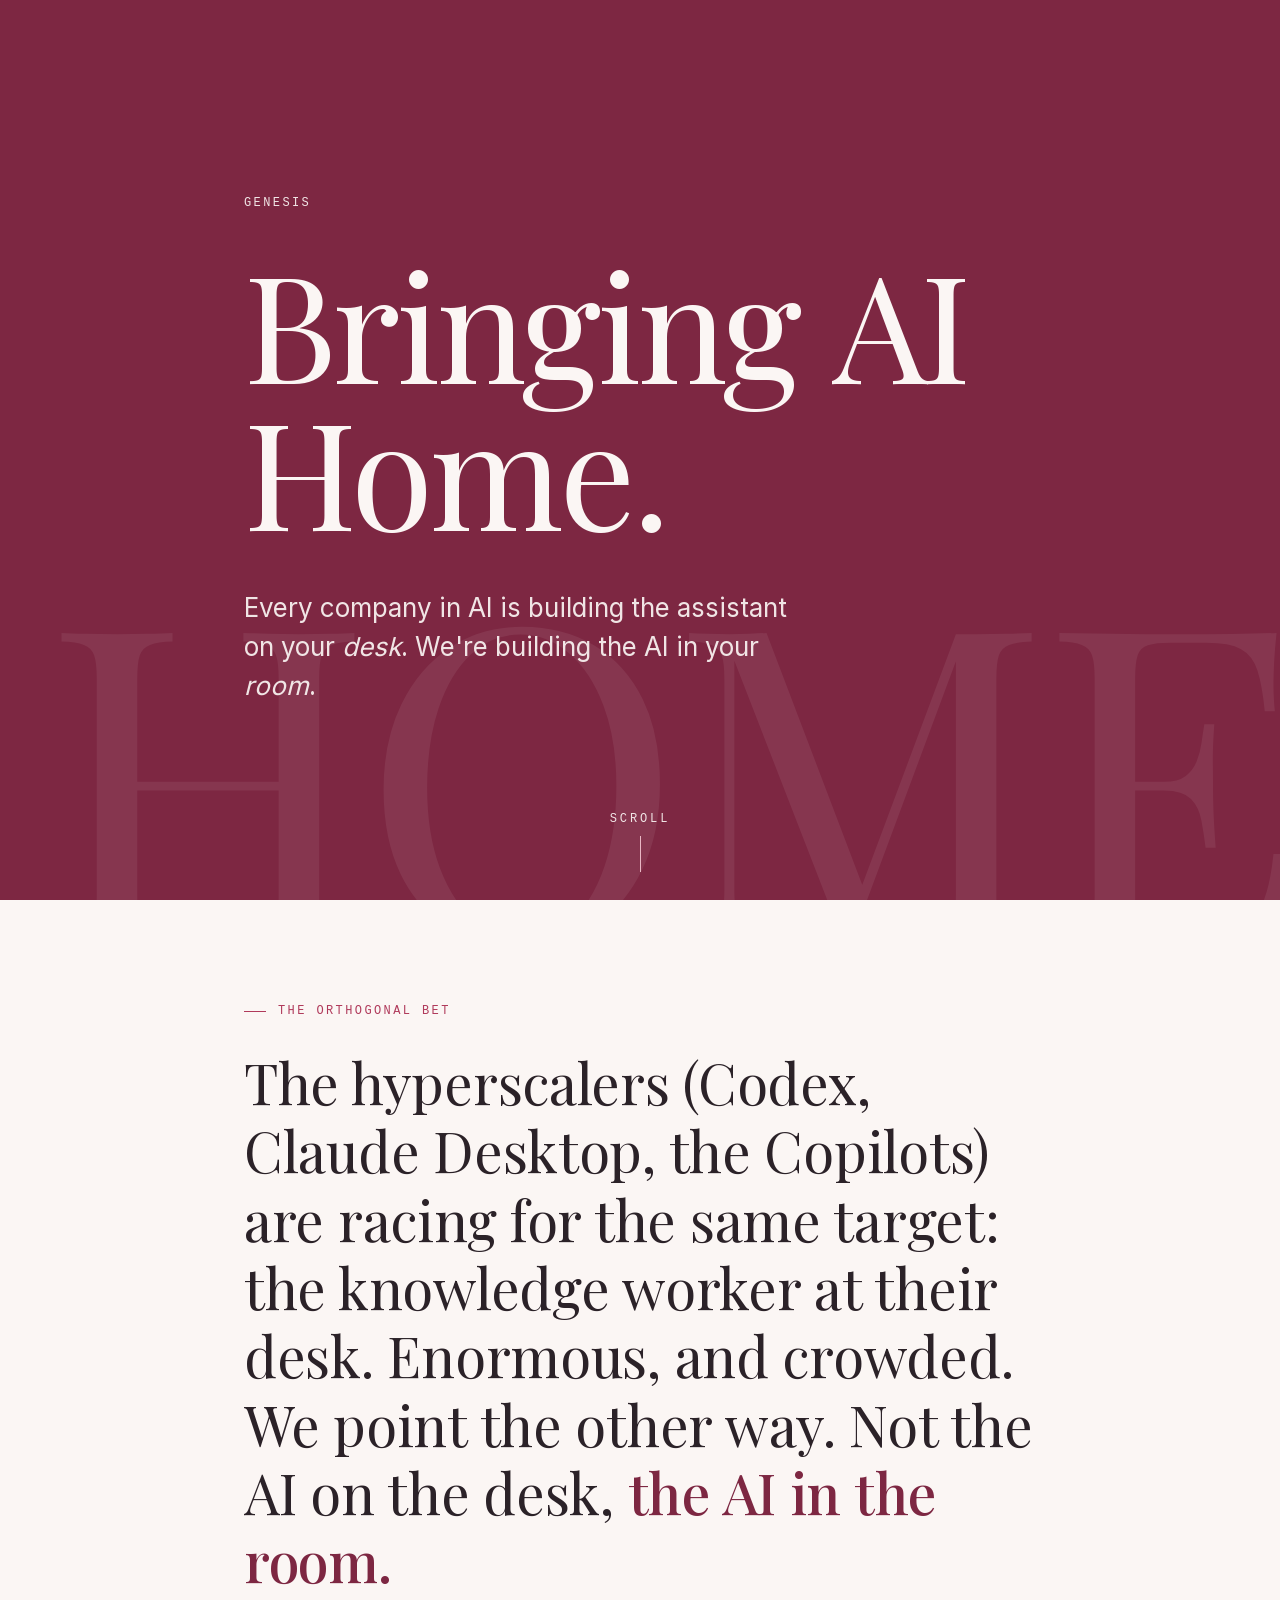
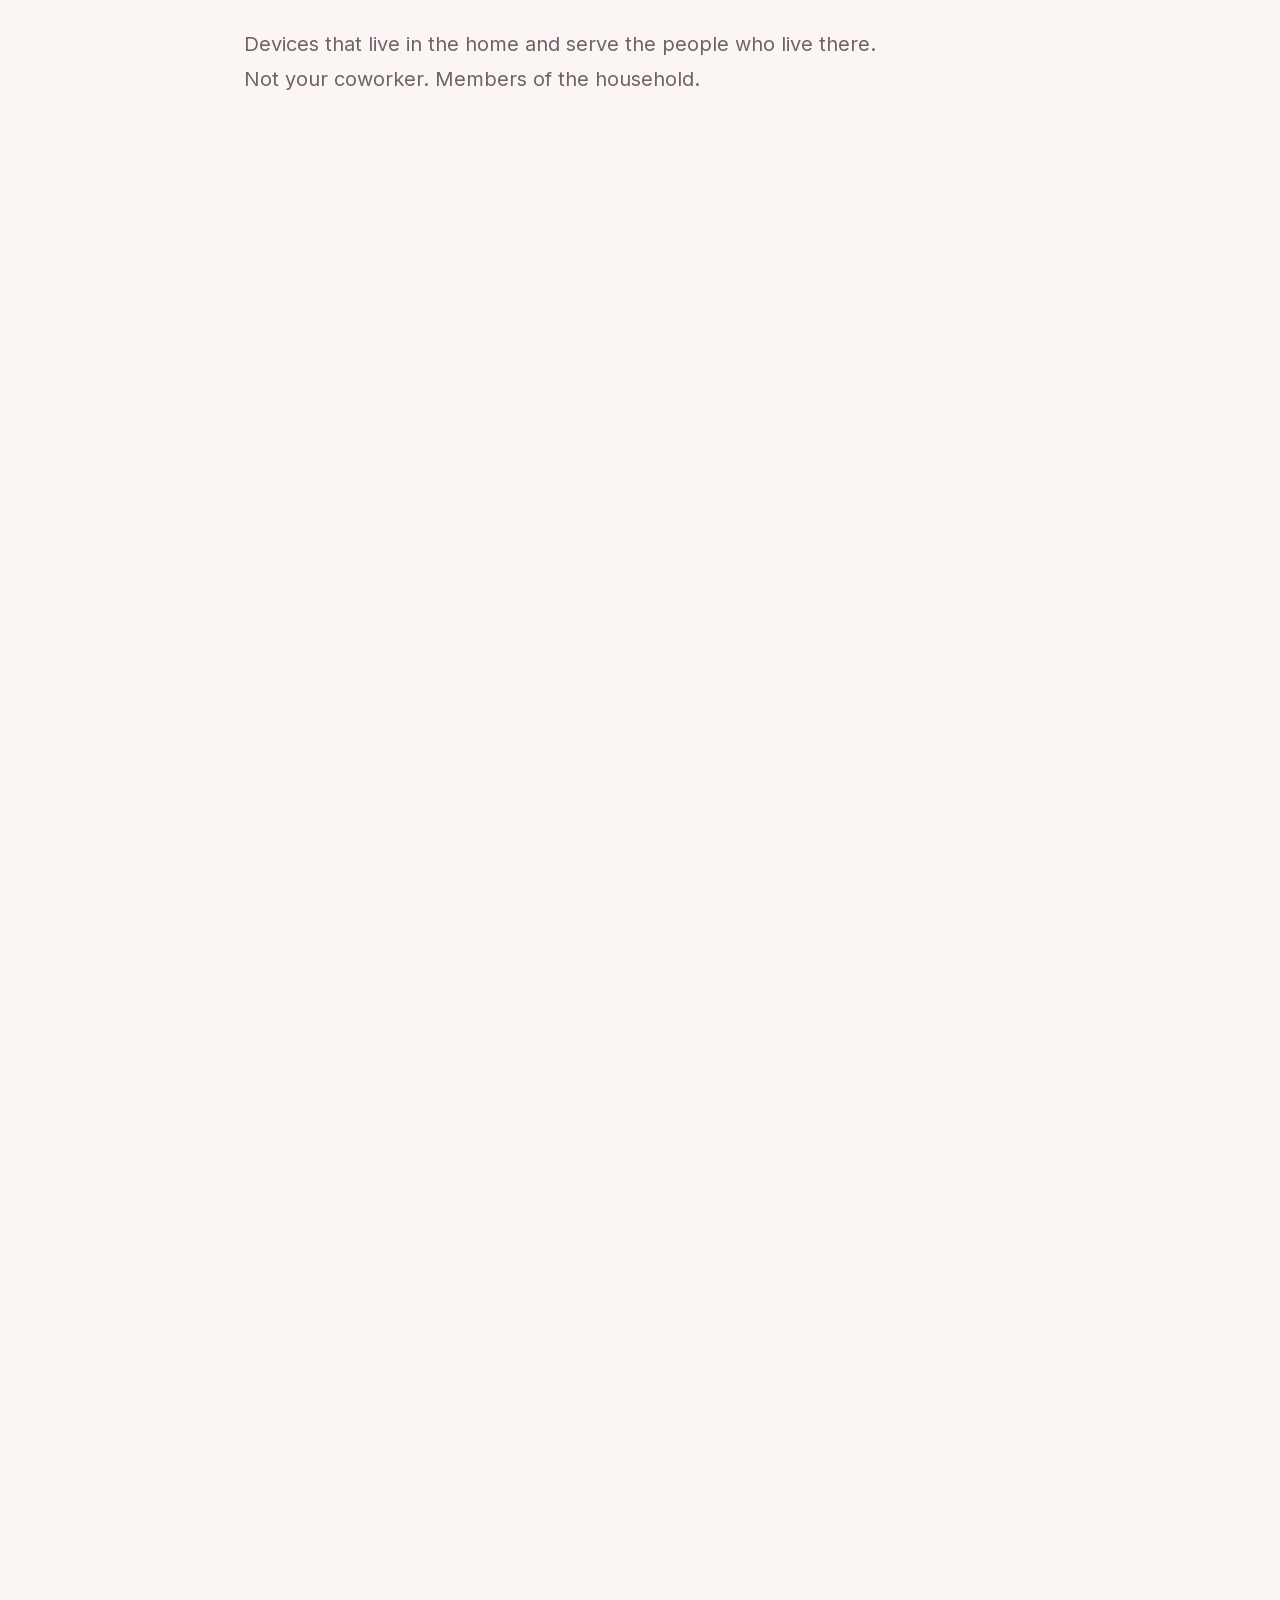
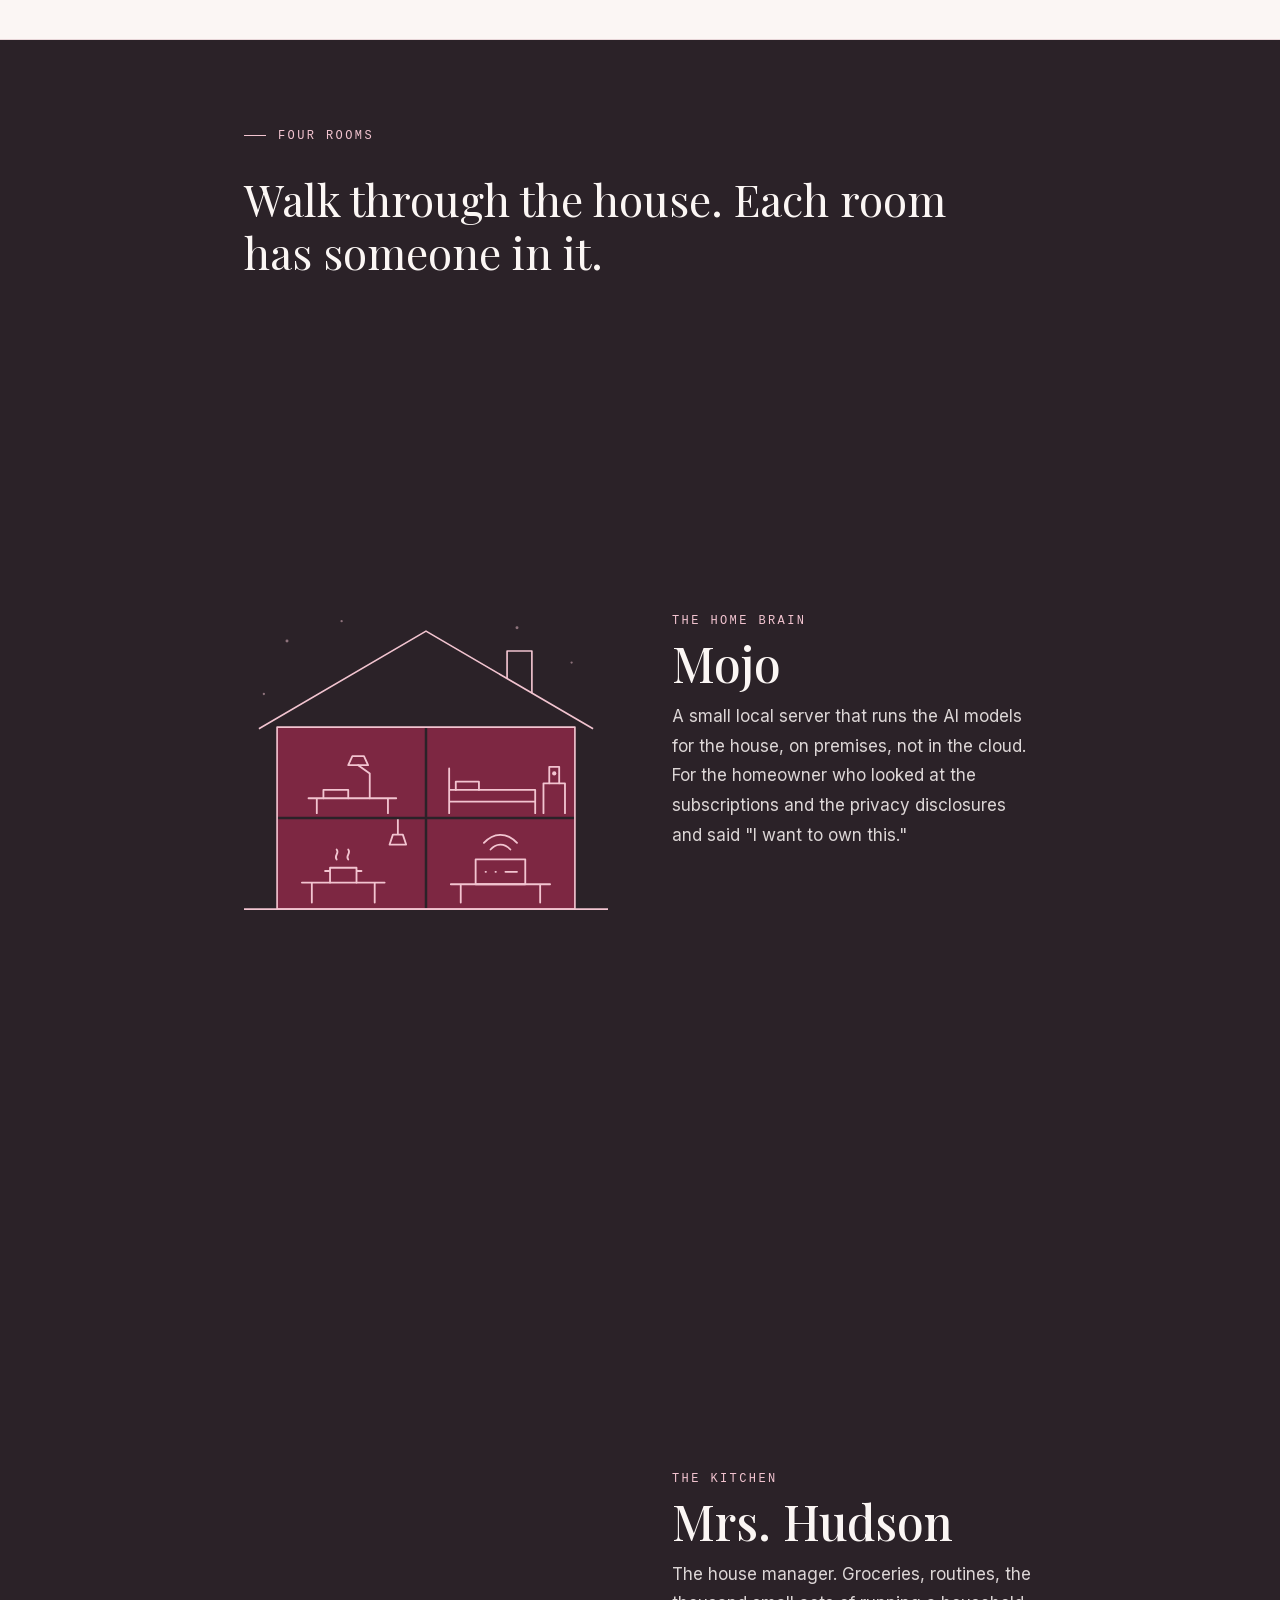
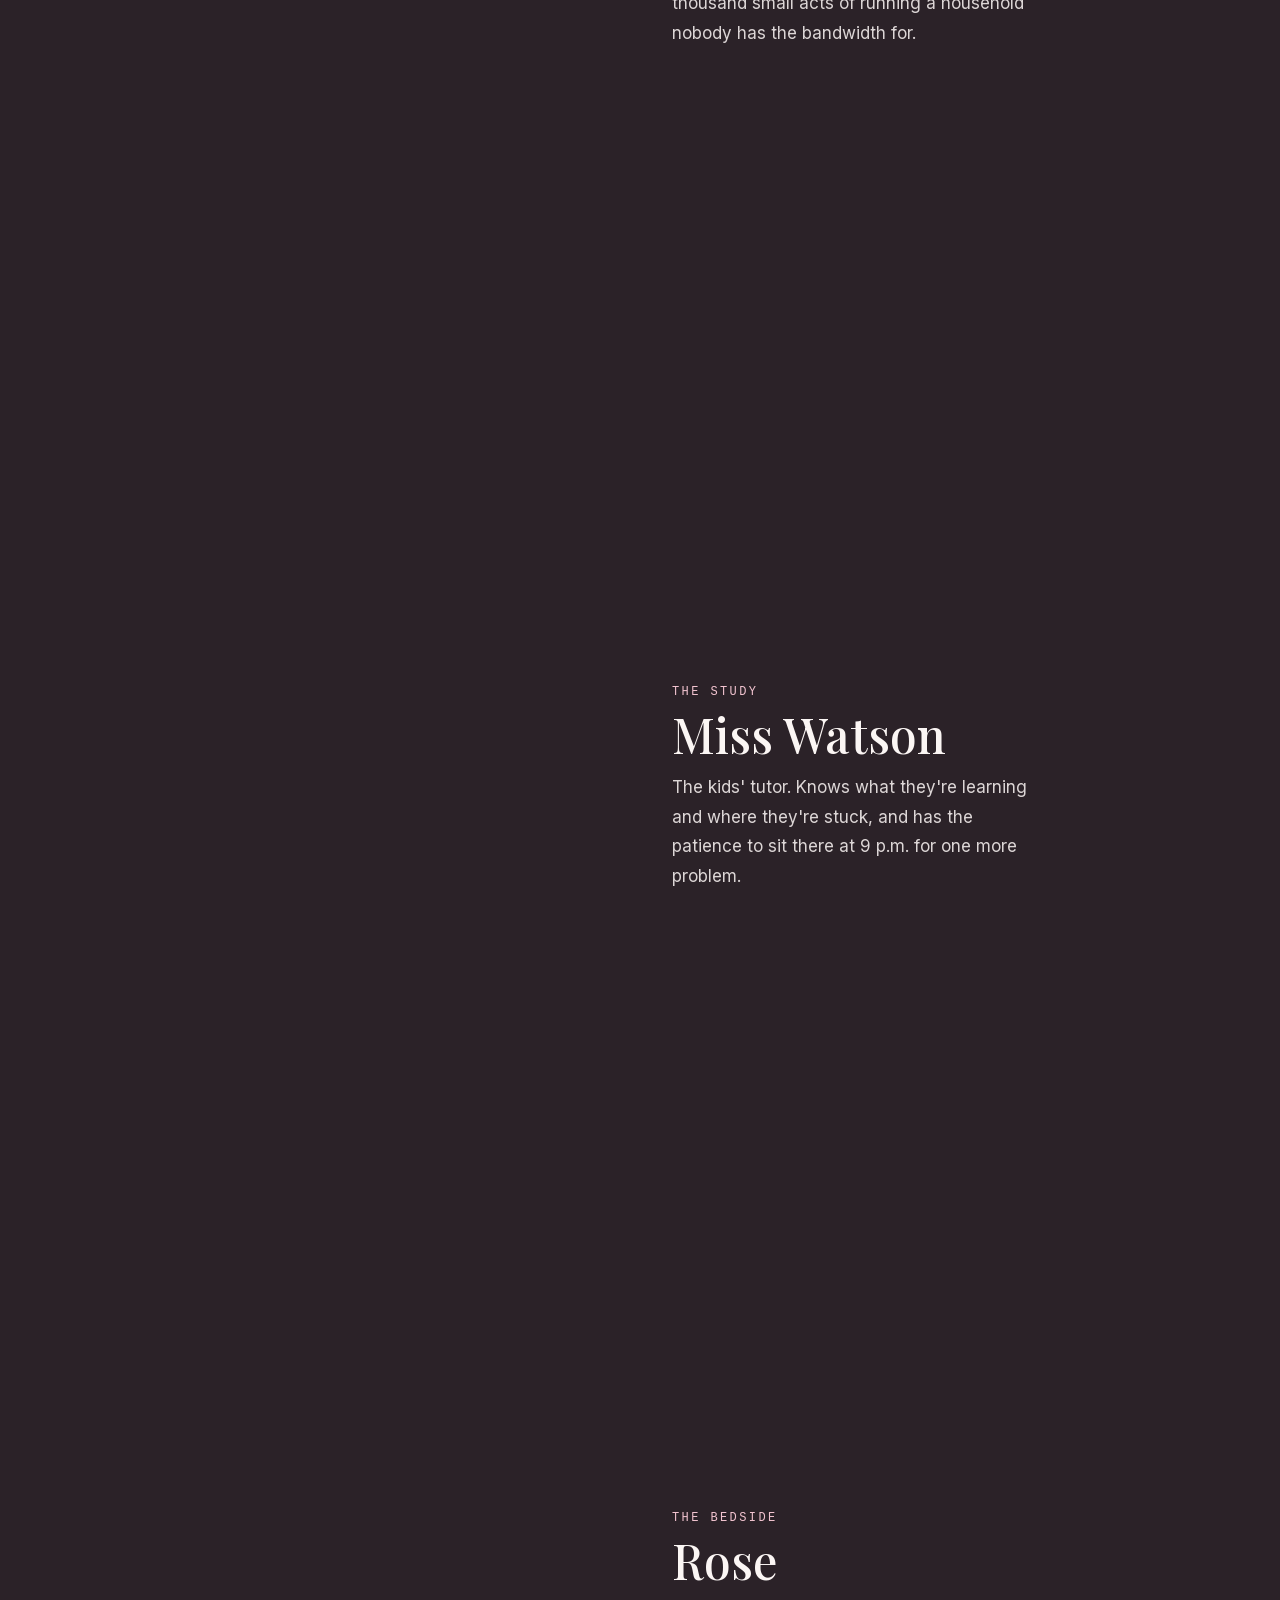
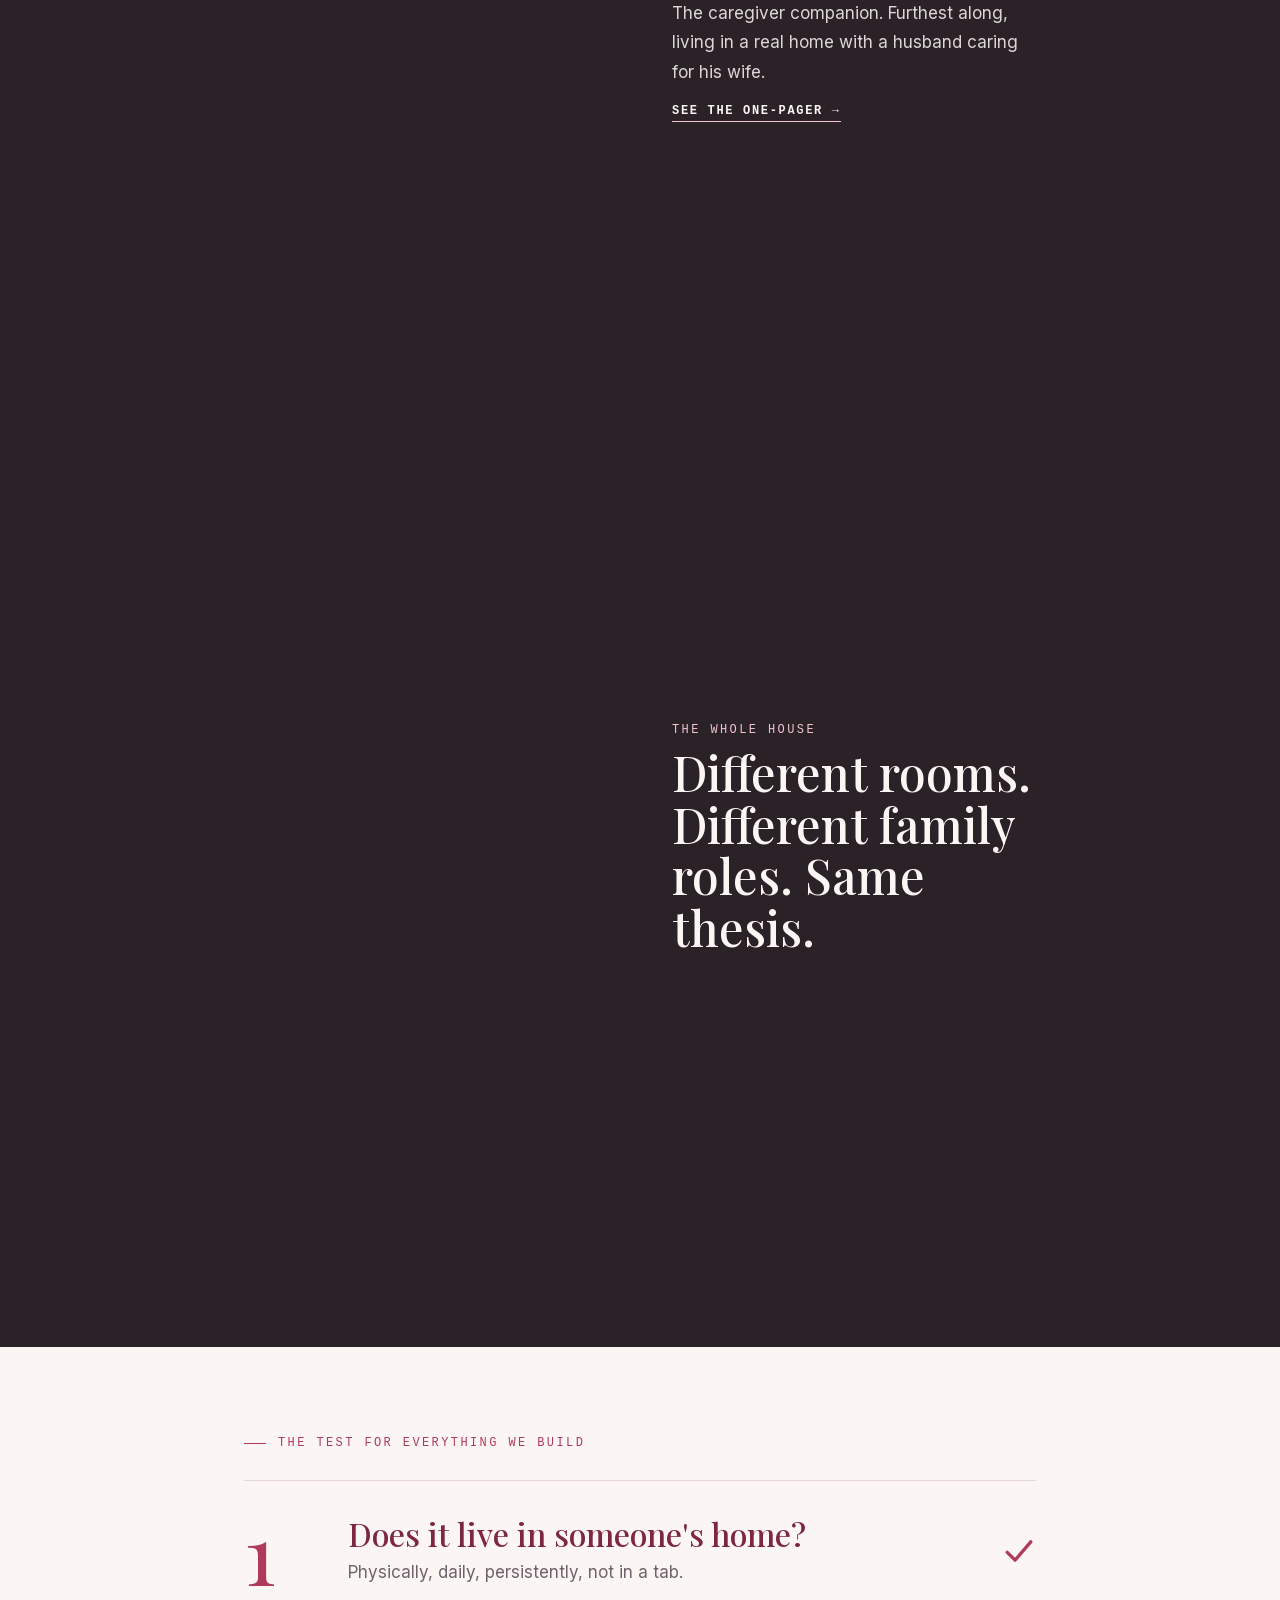
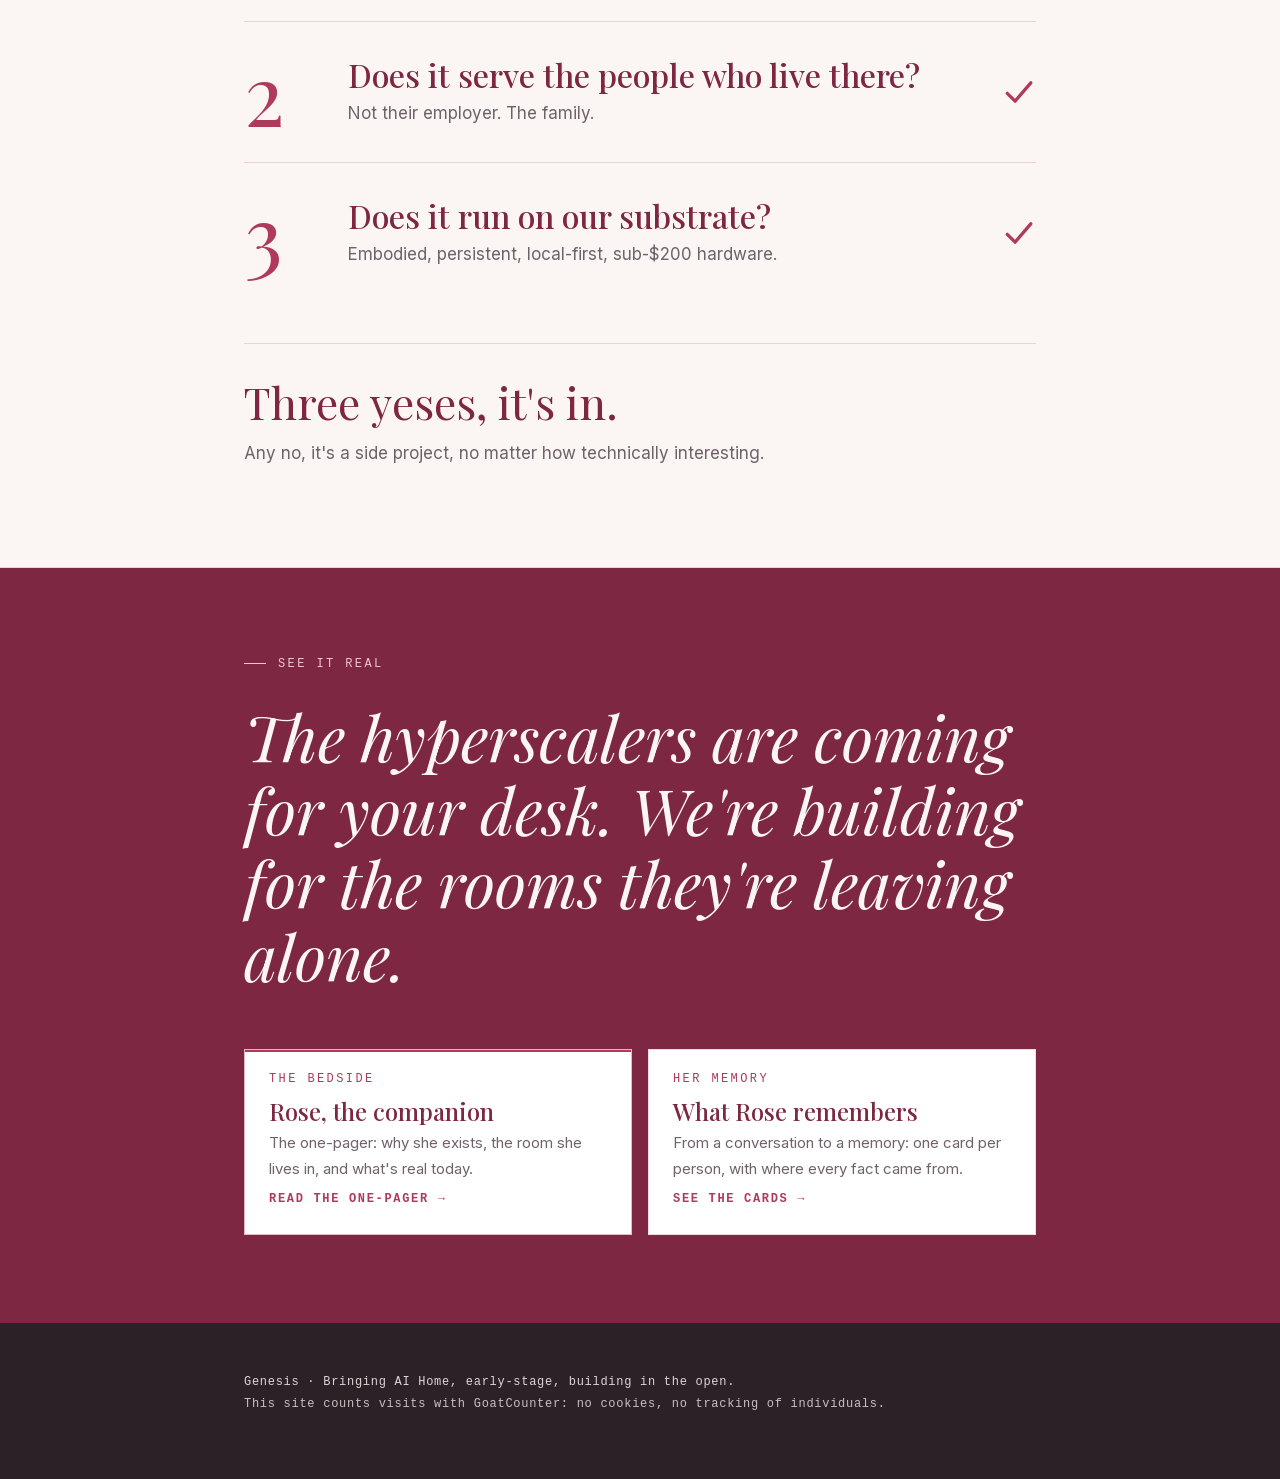
==== commit 314eebe2: "Home page: scroll-driven story with a house whose rooms light up - Full-height hero with a staggered" ====
--- a/index.html
+++ b/index.html
@@ -7,68 +7,278 @@
 <meta name="description" content="Every company in AI is building the assistant on your desk. We're building the AI in your room.">
 <link rel="stylesheet" href="assets/site.css">
 <style>
-  .banner .lede{font-size:clamp(18px,2.7vw,22px);max-width:24em}
-  .big{font:400 clamp(24px,3.4vw,32px)/1.35 var(--serif);max-width:26em}
-  .card .room{font:500 12px var(--mono);letter-spacing:.16em;text-transform:uppercase;color:var(--label)}
-  .cta a{display:inline-block;margin:6px 14px 0 0;font-weight:400;text-decoration:none;border-bottom:1px solid var(--accent);padding-bottom:2px}
-  ol{padding-left:1.3em} ol li{margin:.4em 0}
+  /* The page works fully without motion. Everything animated is scoped under .motion,
+     which the script adds only when the reader has not asked for reduced motion. */
+
+  /* Hero */
+  .hero{position:relative;overflow:hidden;min-height:100vh;min-height:100svh;display:flex;align-items:center;padding:96px 24px;--hp:0}
+  .hero .wrap{position:relative;z-index:1;width:100%}
+  .hero h1{font:400 clamp(52px,12.5vw,150px)/.98 var(--serif);letter-spacing:-.02em;margin:.25em 0 .3em}
+  .hero .lede{font-size:clamp(19px,2.6vw,26px);line-height:1.5;max-width:22em;margin:0}
+  .mark{position:absolute;right:-.04em;bottom:-.18em;font:400 clamp(160px,34vw,520px)/1 var(--serif);letter-spacing:-.02em;opacity:.07;pointer-events:none;user-select:none}
+  .rise{display:inline-block}
+  .cue{position:absolute;left:0;right:0;bottom:28px;z-index:1;text-align:center;font:500 12px var(--mono);letter-spacing:.24em;text-transform:uppercase;opacity:.75;display:none}
+  .cue i{display:block;width:1px;height:36px;margin:10px auto 0;background:var(--blush);transform-origin:top}
+  .motion .cue{display:block}
+  .motion .hero-in{opacity:calc(1 - var(--hp)*1.5);transform:translateY(calc(var(--hp)*-8vh))}
+  .motion .mark{transform:translateY(calc(var(--hp)*-22vh))}
+  .motion .rise{animation:rise 1s cubic-bezier(.2,.7,.2,1) both}
+  .motion .rise:nth-child(2){animation-delay:.12s}
+  .motion .rise:nth-child(3){animation-delay:.24s}
+  .motion .hero .kicker{animation:fade 1s .1s both}
+  .motion .hero .lede{animation:fade 1.2s .7s both}
+  .motion .cue{animation:fade 1s 1.4s both}
+  .motion .cue i{animation:drip 2.2s ease-in-out infinite}
+  @keyframes rise{from{opacity:0;transform:translateY(.45em)}to{opacity:1;transform:none}}
+  @keyframes fade{from{opacity:0}to{opacity:.92}}
+  @keyframes drip{0%{transform:scaleY(0)}45%{transform:scaleY(1)}100%{transform:scaleY(1);opacity:0}}
+
+  /* The bet: a sentence that lights up word by word as you scroll */
+  .scrub-text{font:400 clamp(28px,4.6vw,56px)/1.22 var(--serif);letter-spacing:-.005em;max-width:19em;margin:0}
+  .scrub-text strong{font-weight:500;color:var(--rose-deep)}
+  .scrub-after{font-size:clamp(17px,2vw,20px);max-width:32em;margin:32px 0 0;color:var(--muted)}
+  .w{transition:opacity .3s}
+  .motion .scrub{height:260vh;padding:0}
+  .motion .scrub-pin{position:sticky;top:0;min-height:100vh;min-height:100svh;display:flex;align-items:center}
+  .motion .w{opacity:.14}
+  .motion .w.on{opacity:1}
+  .motion .scrub-after{opacity:0;transform:translateY(16px);transition:opacity .6s,transform .6s}
+  .motion .done .scrub-after{opacity:1;transform:none}
+
+  /* Four rooms: the house stays in view while the rooms light up one by one */
+  .rooms-intro{font:400 clamp(26px,4vw,44px)/1.2 var(--serif);max-width:16em;margin:0 0 40px}
+  .scrolly{display:grid;gap:32px}
+  .stage{display:grid;place-items:center}
+  .house{display:block;width:100%;max-width:440px;height:auto;max-height:100%}
+  .frame{fill:none;stroke:var(--blush);stroke-width:2;stroke-linejoin:round}
+  .walls{fill:none;stroke:var(--plum);stroke-width:3}
+  .star{fill:var(--blush);opacity:.5}
+  .glow{fill:var(--blush);transition:fill .7s,opacity .7s}
+  .icon{fill:none;stroke:var(--wine);stroke-width:2.2;stroke-linecap:round;stroke-linejoin:round;transition:stroke .7s,opacity .7s}
+  .here{fill:var(--wine);stroke:none;transform-box:fill-box;transform-origin:center}
+  .room{transition:opacity .7s}
+  .steps{min-width:0}
+  .step{padding:20px 0;border-top:1px solid var(--line)}
+  .where{display:block;font:500 12px var(--mono);letter-spacing:.2em;text-transform:uppercase;color:var(--label);margin-bottom:10px}
+  .step h3{font-size:clamp(30px,4.4vw,48px);line-height:1.08;margin:0 0 12px}
+  .step p{margin:0;max-width:26em;color:var(--muted)}
+  .step .go{display:inline-block;margin-top:16px;font:600 12px var(--mono);letter-spacing:.14em;text-transform:uppercase;text-decoration:none;border-bottom:1px solid var(--accent);padding-bottom:3px;align-self:flex-start}
+  .motion .stage{position:sticky;top:0;z-index:1;height:42vh;height:42svh;padding:12px 0;background:var(--plum)}
+  .motion .step{min-height:62vh;display:flex;flex-direction:column;justify-content:flex-start;padding-top:28px;border-top:0;opacity:.25;transition:opacity .5s}
+  .motion .step.is-active{opacity:1}
+  .motion .room:not(.lit) .glow{fill:var(--wine);opacity:.28}
+  .motion .room:not(.lit) .icon{stroke:var(--blush);opacity:.38}
+  .motion .room:not(.lit) .here{fill:var(--blush);opacity:.38}
+  .motion #r-bedside.lit .here{animation:pulse 2.4s ease-in-out infinite}
+  @keyframes pulse{0%,100%{transform:scale(1)}50%{transform:scale(1.7)}}
+  @media(min-width:820px){
+    .scrolly{grid-template-columns:1fr 1fr;gap:64px;align-items:start}
+    .motion .stage{height:100vh;height:100svh;background:none}
+    .motion .step{min-height:92vh;justify-content:center;padding-top:20px}
+  }
+
+  /* The test */
+  .test{list-style:none;margin:0;padding:0}
+  .q{display:grid;grid-template-columns:auto 1fr auto;gap:20px 28px;align-items:center;padding:28px 0;border-top:1px solid var(--line)}
+  .num{font:400 clamp(44px,7vw,84px)/1 var(--serif);color:var(--rose);min-width:.9em}
+  .q h3{font-size:clamp(22px,3vw,32px);margin:0 0 4px}
+  .q p{margin:0;color:var(--muted)}
+  .tick{width:34px;height:34px;fill:none;stroke:var(--rose);stroke-width:2.5;stroke-linecap:round;stroke-linejoin:round;stroke-dasharray:30;stroke-dashoffset:0}
+  .verdict{font:400 clamp(26px,4vw,44px)/1.2 var(--serif);color:var(--rose-deep);margin:40px 0 6px;padding-top:32px;border-top:1px solid var(--line)}
+  .motion .reveal{opacity:0;transform:translateY(28px);transition:opacity .8s,transform .8s cubic-bezier(.2,.7,.2,1)}
+  .motion .reveal.in{opacity:1;transform:none}
+  .motion .q .tick{stroke-dashoffset:30;transition:stroke-dashoffset .6s .55s}
+  .motion .q.in .tick{stroke-dashoffset:0}
+
+  /* Finale */
+  .finale blockquote{border:0;padding:0;margin:0 0 56px;max-width:17em;font-size:clamp(30px,5.2vw,64px);line-height:1.14}
+  .finale .card h3{font-size:24px}
 </style>
 <script data-goatcounter="https://06042026.goatcounter.com/count" async src="//gc.zgo.at/count.js"></script>
 </head>
 <body>
 
-<div class="banner" data-watermark="HOME">
+<header class="hero on-wine">
+  <div class="mark" aria-hidden="true">HOME</div>
+  <div class="wrap hero-in">
+    <div class="kicker">Genesis</div>
+    <h1><span class="rise">Bringing</span> <span class="rise">AI</span> <span class="rise">Home.</span></h1>
+    <p class="lede">Every company in AI is building the assistant on your <em>desk</em>. We're building the AI in your <em>room</em>.</p>
+  </div>
+  <div class="cue" aria-hidden="true">Scroll<i></i></div>
+</header>
+
+<section class="scrub">
+  <div class="scrub-pin">
+    <div class="wrap">
+      <h2>The orthogonal bet</h2>
+      <p class="scrub-text">The hyperscalers (Codex, Claude Desktop, the Copilots) are racing for the same target: the knowledge worker at their desk. Enormous, and crowded. We point the other way. Not the AI on the desk, <strong>the AI in the room.</strong></p>
+      <p class="scrub-after">Devices that live in the home and serve the people who live there. Not your coworker. Members of the household.</p>
+    </div>
+  </div>
+</section>
+
+<section class="on-wine night">
   <div class="wrap">
-    <div class="kicker">Genesis</div>
-    <h1>Bringing AI Home.</h1>
-    <p class="lede">Every company in AI is building the assistant on your <em>desk</em>. We're building the AI in your <em>room</em>.</p>
-  </div>
-</div>
-
-<div class="wrap">
+    <h2>Four rooms</h2>
+    <p class="rooms-intro">Walk through the house. Each room has someone in it.</p>
+    <div class="scrolly">
+
+      <div class="stage">
+        <svg class="house" viewBox="0 0 440 400" role="img" aria-label="A house with four rooms: the home brain, the kitchen, the study, and the bedside. Each room lights up in turn.">
+          <circle class="star" cx="52" cy="46" r="1.8"/><circle class="star" cx="118" cy="22" r="1.4"/><circle class="star" cx="330" cy="30" r="1.8"/><circle class="star" cx="396" cy="72" r="1.4"/><circle class="star" cx="24" cy="110" r="1.4"/>
+
+          <g class="room" id="r-study">
+            <rect class="glow" x="40" y="150" width="180" height="110"/>
+            <g class="icon"><path d="M78 236h106M88 236v18M174 236v18"/><path d="M152 236v-30l-14-10"/><path d="M126 196h24l-5-11h-14z"/><path d="M96 236v-10h30v10"/></g>
+          </g>
+          <g class="room" id="r-bedside">
+            <rect class="glow" x="220" y="150" width="180" height="110"/>
+            <g class="icon"><path d="M248 200v54M248 240h104v14M248 226h104v14"/><path d="M256 226v-10h28v10"/><path d="M362 254v-36h26v36"/><path d="M369 218v-20h12v20"/></g>
+            <circle class="here" cx="375" cy="206" r="2.6"/>
+          </g>
+          <g class="room" id="r-kitchen">
+            <rect class="glow" x="40" y="260" width="180" height="110"/>
+            <g class="icon"><path d="M70 338h100M82 338v24M158 338v24"/><path d="M104 338v-18h32v18M98 324h6M136 324h6"/><path d="M112 310c-4-5 4-7 0-12M126 310c-4-5 4-7 0-12"/><path d="M186 260v20M176 292h20l-4-12h-12z"/></g>
+          </g>
+          <g class="room" id="r-brain">
+            <rect class="glow" x="220" y="260" width="180" height="110"/>
+            <g class="icon"><path d="M250 340h120M262 340v22M358 340v22"/><path d="M280 340v-30h60v30z"/><path d="M292 325h.5M304 325h.5M316 325h14"/><path d="M298 298c7-8 17-8 24 0M290 290c12-13 28-13 40 0"/></g>
+          </g>
+
+          <path class="walls" d="M220 150v220M40 260h360"/>
+          <path class="frame" d="M40 150h360v220H40z"/>
+          <path class="frame" d="M18 152 220 34l202 118"/>
+          <path class="frame" d="M318 91V58h30v51"/>
+          <path class="frame" d="M0 370h440"/>
+        </svg>
+      </div>
+
+      <div class="steps">
+        <div class="step" data-room="r-brain">
+          <span class="where">The home brain</span>
+          <h3>Mojo</h3>
+          <p>A small local server that runs the AI models for the house, on premises, not in the cloud. For the homeowner who looked at the subscriptions and the privacy disclosures and said "I want to own this."</p>
+        </div>
+        <div class="step" data-room="r-kitchen">
+          <span class="where">The kitchen</span>
+          <h3>Mrs. Hudson</h3>
+          <p>The house manager. Groceries, routines, the thousand small acts of running a household nobody has the bandwidth for.</p>
+        </div>
+        <div class="step" data-room="r-study">
+          <span class="where">The study</span>
+          <h3>Miss Watson</h3>
+          <p>The kids' tutor. Knows what they're learning and where they're stuck, and has the patience to sit there at 9 p.m. for one more problem.</p>
+        </div>
+        <div class="step" data-room="r-bedside">
+          <span class="where">The bedside</span>
+          <h3>Rose</h3>
+          <p>The caregiver companion. Furthest along, living in a real home with a husband caring for his wife.</p>
+          <a class="go" href="rose.html">See the one-pager →</a>
+        </div>
+        <div class="step" data-room="all">
+          <span class="where">The whole house</span>
+          <h3>Different rooms. Different family roles. Same thesis.</h3>
+        </div>
+      </div>
+
+    </div>
+  </div>
+</section>
 
 <section>
-  <h2>The orthogonal bet</h2>
-  <p class="big">The hyperscalers (Codex, Claude Desktop, the Copilots) are racing for the same target: the knowledge worker at their desk. Enormous, and crowded.</p>
-  <p>We point the other way. Not the AI on the desk, <strong>the AI in the room.</strong> Devices that live in the home and serve the people who live there. Not your coworker. Members of the household.</p>
-</section>
-
-<section>
-  <h2>Four rooms</h2>
-  <div class="grid two">
-    <div class="card"><span class="room">The home brain</span><h3>Mojo</h3><p>A small local server that runs the AI models for the house, on premises, not in the cloud. For the homeowner who looked at the subscriptions and the privacy disclosures and said "I want to own this."</p></div>
-    <div class="card"><span class="room">The kitchen</span><h3>Mrs. Hudson</h3><p>The house manager. Groceries, routines, the thousand small acts of running a household nobody has the bandwidth for.</p></div>
-    <div class="card"><span class="room">The study</span><h3>Miss Watson</h3><p>The kids' tutor. Knows what they're learning and where they're stuck, and has the patience to sit there at 9 p.m. for one more problem.</p></div>
-    <a class="card rose" href="rose.html"><span class="room">The bedside</span><h3>Rose →</h3><p>The caregiver companion. Furthest along, living in a real home with a husband caring for his wife.</p><span class="go">See the one-pager →</span></a>
-  </div>
-  <p class="muted" style="margin-top:14px">Different rooms. Different family roles. Same thesis.</p>
-</section>
-
-<section>
-  <h2>The test for everything we build</h2>
-  <ol>
-    <li><strong>Does it live in someone's home?</strong> Physically, daily, persistently, not in a tab.</li>
-    <li><strong>Does it serve the people who live there?</strong> Not their employer. The family.</li>
-    <li><strong>Does it run on our substrate?</strong> Embodied, persistent, local-first, sub-$200 hardware.</li>
-  </ol>
-  <p class="muted">Three yeses, it's in. Any no, it's a side project, no matter how technically interesting.</p>
-</section>
-
-<section>
-  <h2>See it real</h2>
-  <p class="cta">
-    <a href="rose.html">🌹 Rose, the companion one-pager</a>
-    <a href="cards.html">🗂️ What Rose remembers</a>
-  </p>
-  <blockquote>The hyperscalers are coming for your desk. We're building for the rooms they're leaving alone.</blockquote>
-</section>
-
-</div>
+  <div class="wrap">
+    <h2>The test for everything we build</h2>
+    <ol class="test">
+      <li class="q reveal"><span class="num">1</span><div><h3>Does it live in someone's home?</h3><p>Physically, daily, persistently, not in a tab.</p></div><svg class="tick" viewBox="0 0 26 26" aria-hidden="true"><path d="M4 14l6 6L22 6"/></svg></li>
+      <li class="q reveal"><span class="num">2</span><div><h3>Does it serve the people who live there?</h3><p>Not their employer. The family.</p></div><svg class="tick" viewBox="0 0 26 26" aria-hidden="true"><path d="M4 14l6 6L22 6"/></svg></li>
+      <li class="q reveal"><span class="num">3</span><div><h3>Does it run on our substrate?</h3><p>Embodied, persistent, local-first, sub-$200 hardware.</p></div><svg class="tick" viewBox="0 0 26 26" aria-hidden="true"><path d="M4 14l6 6L22 6"/></svg></li>
+    </ol>
+    <p class="verdict reveal">Three yeses, it's in.</p>
+    <p class="muted reveal">Any no, it's a side project, no matter how technically interesting.</p>
+  </div>
+</section>
+
+<section class="finale on-wine">
+  <div class="wrap">
+    <h2>See it real</h2>
+    <blockquote class="reveal">The hyperscalers are coming for your desk. We're building for the rooms they're leaving alone.</blockquote>
+    <div class="grid two">
+      <a class="card rose reveal" href="rose.html"><span class="where">The bedside</span><h3>Rose, the companion</h3><p>The one-pager: why she exists, the room she lives in, and what's real today.</p><span class="go">Read the one-pager →</span></a>
+      <a class="card reveal" href="cards.html"><span class="where">Her memory</span><h3>What Rose remembers</h3><p>From a conversation to a memory: one card per person, with where every fact came from.</p><span class="go">See the cards →</span></a>
+    </div>
+  </div>
+</section>
 
 <footer class="wrap">
   Genesis · Bringing AI Home, early-stage, building in the open.<br>
   <span class="muted">This site counts visits with GoatCounter: no cookies, no tracking of individuals.</span>
 </footer>
 
+<script>
+(function(){
+  var root = document.documentElement;
+  if (!window.requestAnimationFrame || matchMedia('(prefers-reduced-motion: reduce)').matches) return;
+  root.classList.add('motion');
+
+  // Split the bet sentence into words, keeping its <strong>, so each can light up in turn.
+  var words = [];
+  (function split(node){
+    Array.prototype.slice.call(node.childNodes).forEach(function(n){
+      if (n.nodeType === 1) return split(n);
+      if (n.nodeType !== 3) return;
+      var frag = document.createDocumentFragment();
+      n.textContent.split(/(\s+)/).forEach(function(part){
+        if (!part.trim()) return frag.appendChild(document.createTextNode(part));
+        var s = document.createElement('span'); s.className = 'w'; s.textContent = part;
+        words.push(s); frag.appendChild(s);
+      });
+      node.replaceChild(frag, n);
+    });
+  })(document.querySelector('.scrub-text'));
+
+  var hero = document.querySelector('.hero'), scrub = document.querySelector('.scrub');
+  var steps = Array.prototype.slice.call(document.querySelectorAll('.step'));
+  var rooms = steps.map(function(s){ return document.getElementById(s.getAttribute('data-room')); });
+  var allRooms = Array.prototype.slice.call(document.querySelectorAll('.room'));
+  var reveals = Array.prototype.slice.call(document.querySelectorAll('.reveal'));
+  var ticking = false;
+
+  function clamp(v){ return v < 0 ? 0 : v > 1 ? 1 : v; }
+  function update(){
+    ticking = false;
+    var vh = window.innerHeight;
+    hero.style.setProperty('--hp', clamp(window.scrollY / vh).toFixed(3));
+
+    var r = scrub.getBoundingClientRect();
+    var p = clamp(-r.top / (r.height - vh));
+    var n = Math.round(clamp(p * 1.25) * words.length);
+    words.forEach(function(w, i){ w.classList.toggle('on', i < n); });
+    scrub.classList.toggle('done', p > 0.82);
+
+    // The active step is the last one whose top has crossed the trigger line.
+    var active = -1;
+    // On a phone the house is pinned to the top, so a step becomes active as it enters below it.
+    var line = vh * (window.innerWidth < 820 ? 0.85 : 0.55);
+    steps.forEach(function(s, i){ if (s.getBoundingClientRect().top <= line) active = i; });
+    var all = active === steps.length - 1;
+    steps.forEach(function(s, i){ s.classList.toggle('is-active', i === active); });
+    allRooms.forEach(function(el){ el.classList.toggle('lit', all); });
+    if (!all) rooms.forEach(function(el, i){ if (el && i <= active) el.classList.add('lit'); });
+
+    // Fade sections in once, when they come into view.
+    reveals = reveals.filter(function(el){
+      if (el.getBoundingClientRect().top > vh * 0.9) return true;
+      el.classList.add('in'); return false;
+    });
+  }
+  function onScroll(){ if (!ticking){ ticking = true; requestAnimationFrame(update); } }
+  window.addEventListener('scroll', onScroll, {passive:true});
+  window.addEventListener('resize', onScroll);
+  update();
+
+})();
+</script>
+
 </body>
 </html>
--- a/assets/site.css
+++ b/assets/site.css
@@ -58,12 +58,17 @@
 
 /* Sections: generous space; every even section is a full-width wine block */
 section{padding:88px 0;border-bottom:1px solid var(--line)}
+.on-wine,
 .wrap > section:nth-of-type(even){
   background:var(--wine);box-shadow:0 0 0 100vmax var(--wine);clip-path:inset(0 -100vmax);border-bottom-color:transparent;
-  --ink:#fbf6f4; --muted:rgba(251,246,244,.85); --rose:#f2c4d0; --rose-deep:#fbf6f4; --line:rgba(242,196,208,.35); --accent:#f2c4d0;
+  --ink:#fbf6f4; --muted:rgba(251,246,244,.85); --rose:#f2c4d0; --rose-deep:#fbf6f4; --line:rgba(242,196,208,.35); --accent:#f2c4d0; --label:#f2c4d0;
   color:var(--ink);
 }
 .wrap > section:nth-of-type(even) a:not(.card){color:var(--ink)}
+/* .on-wine gives any full-width block the same wine treatment; .night swaps wine for plum */
+.on-wine{box-shadow:none;clip-path:none}
+.on-wine.night{background:var(--plum)}
+.on-wine a:not(.card){color:var(--ink)}
 
 /* Type roles: serif for display, sans for reading, mono for labels (never below 12px) */
 h2{font:500 12px/1.4 var(--mono);letter-spacing:.2em;text-transform:uppercase;color:var(--rose);margin:0 0 28px}
